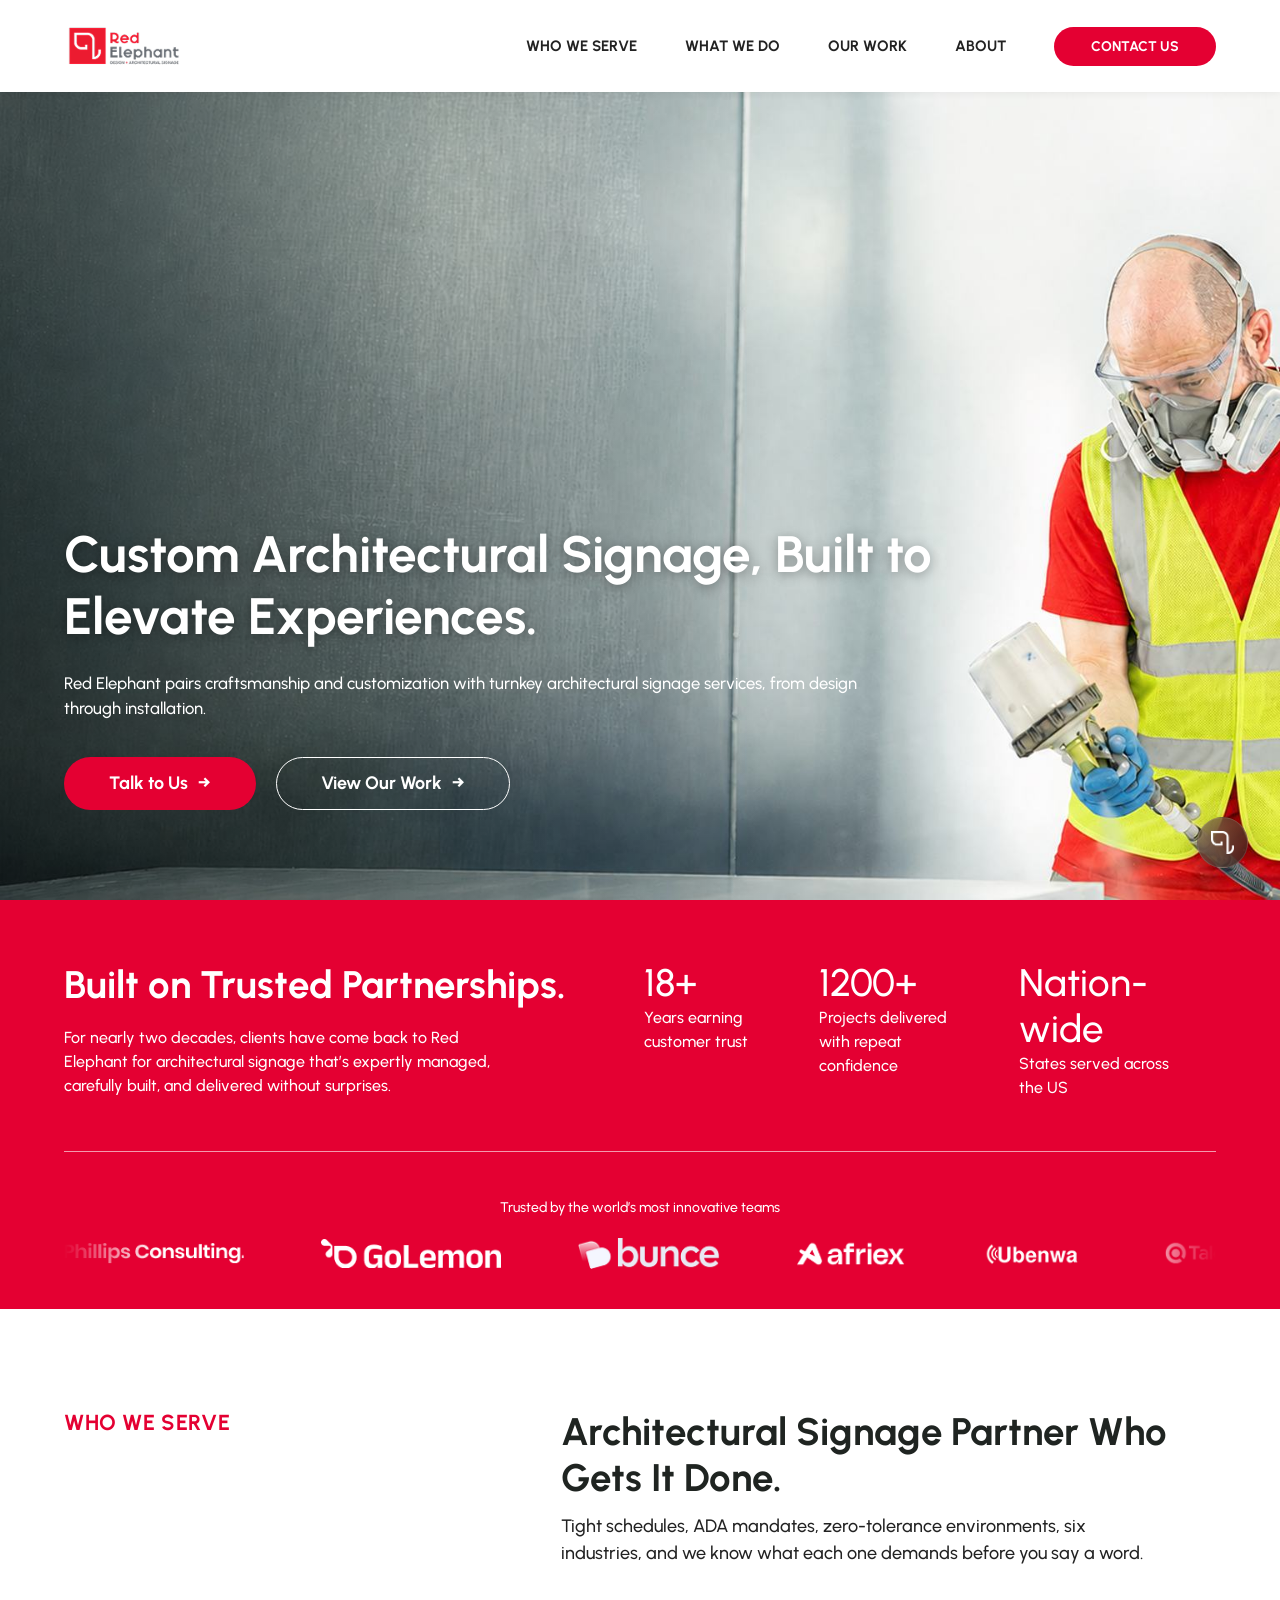
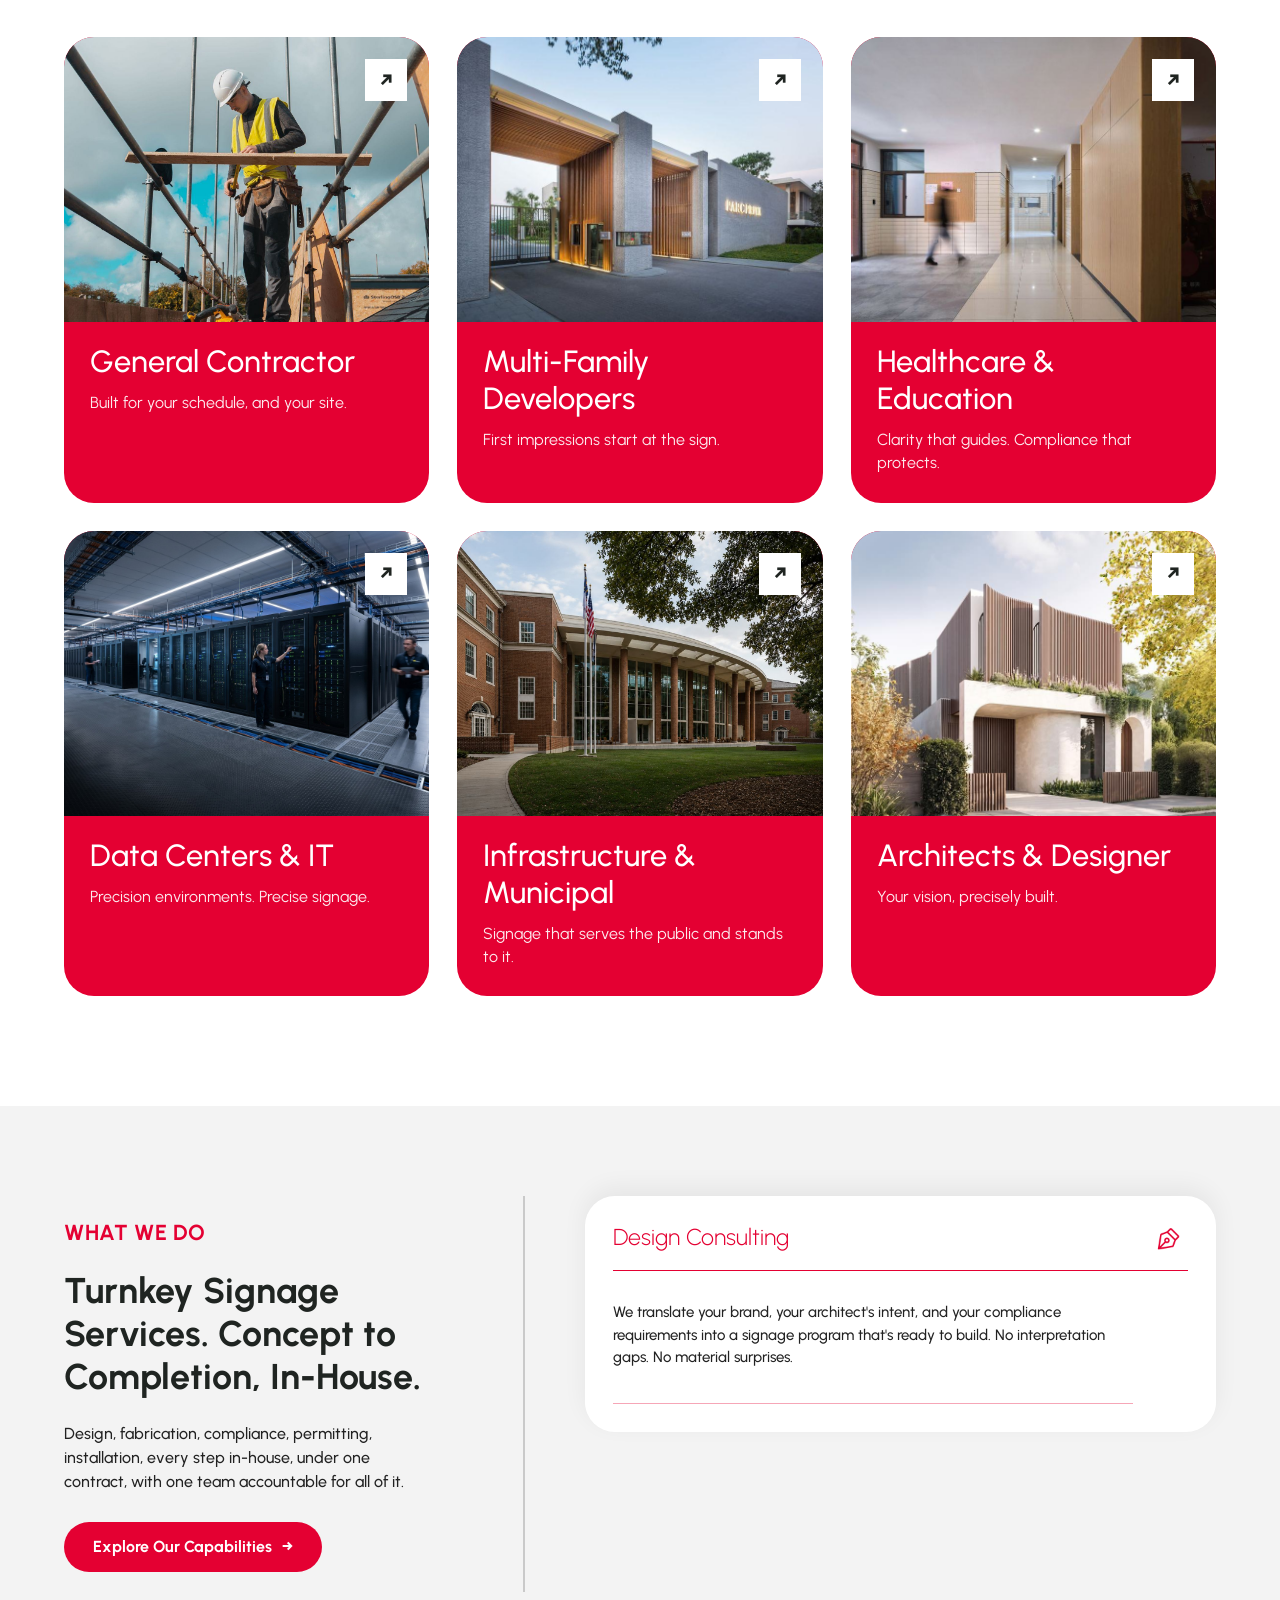
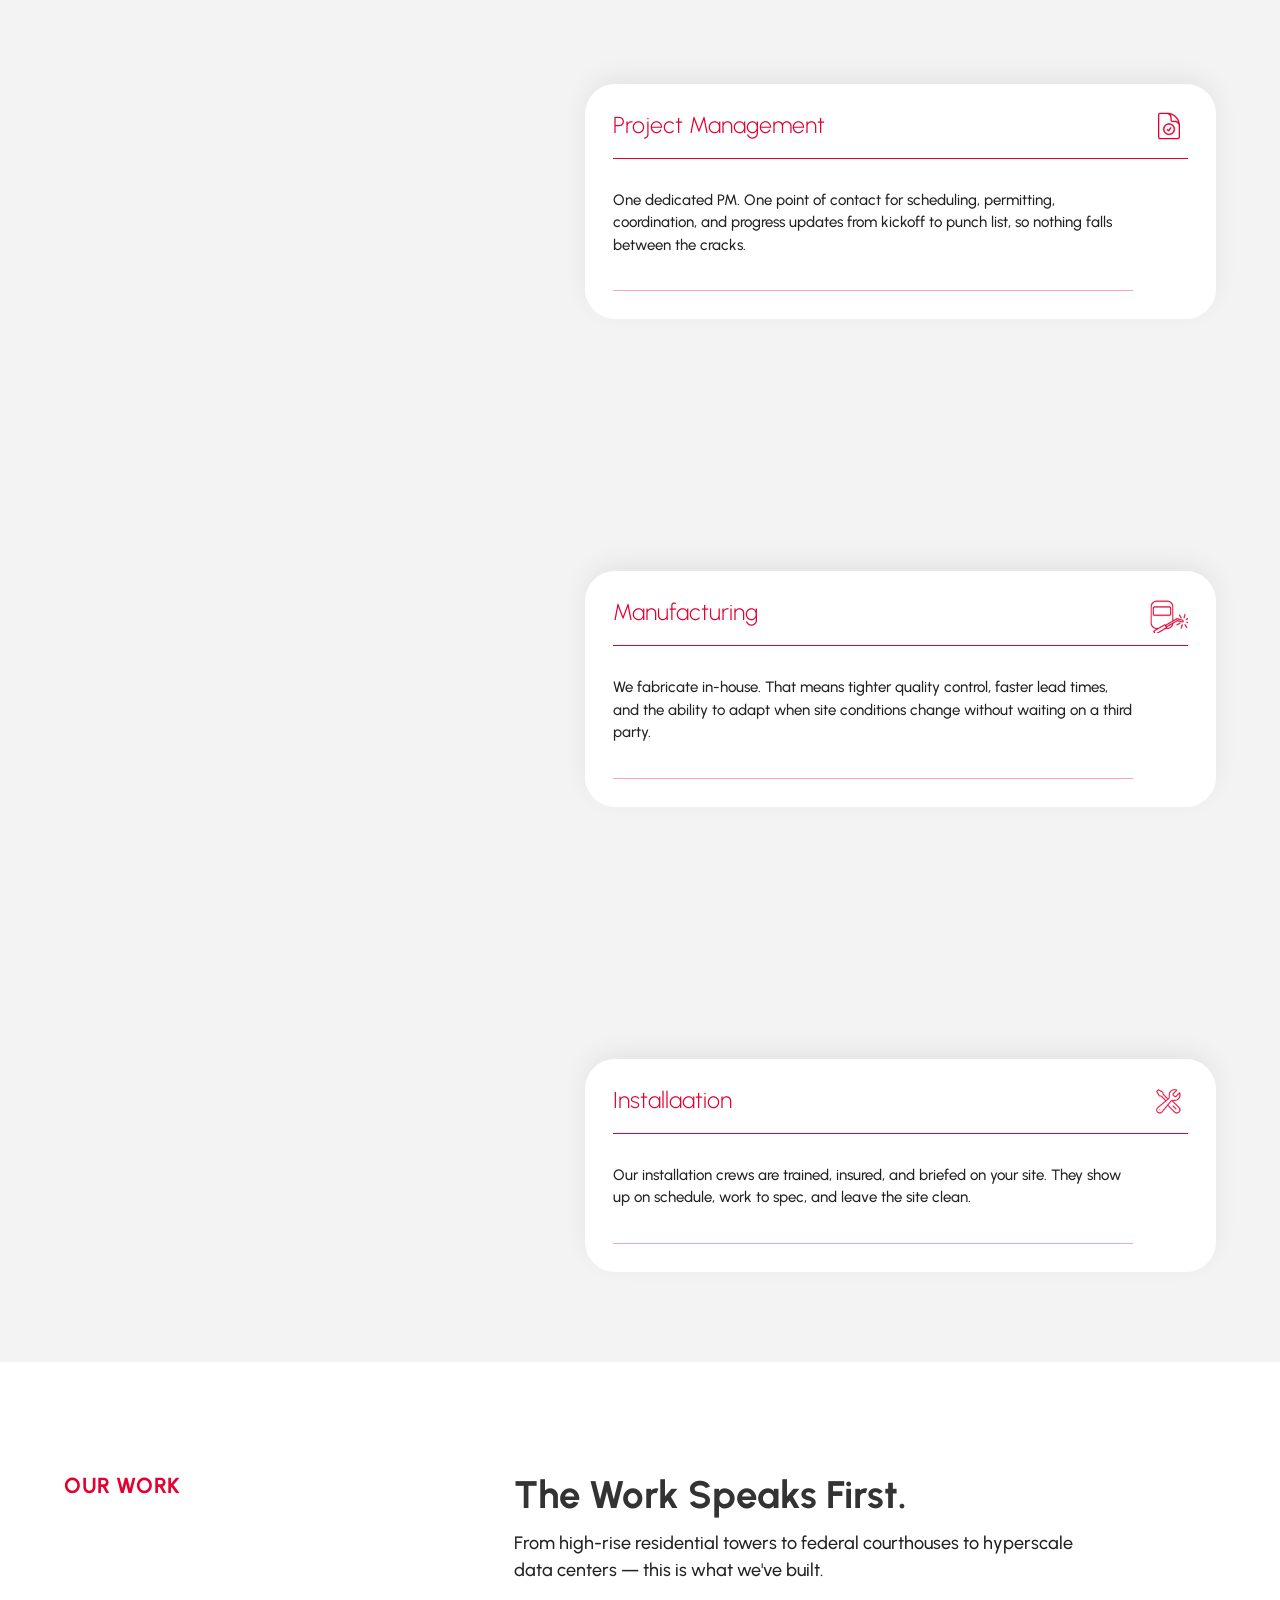
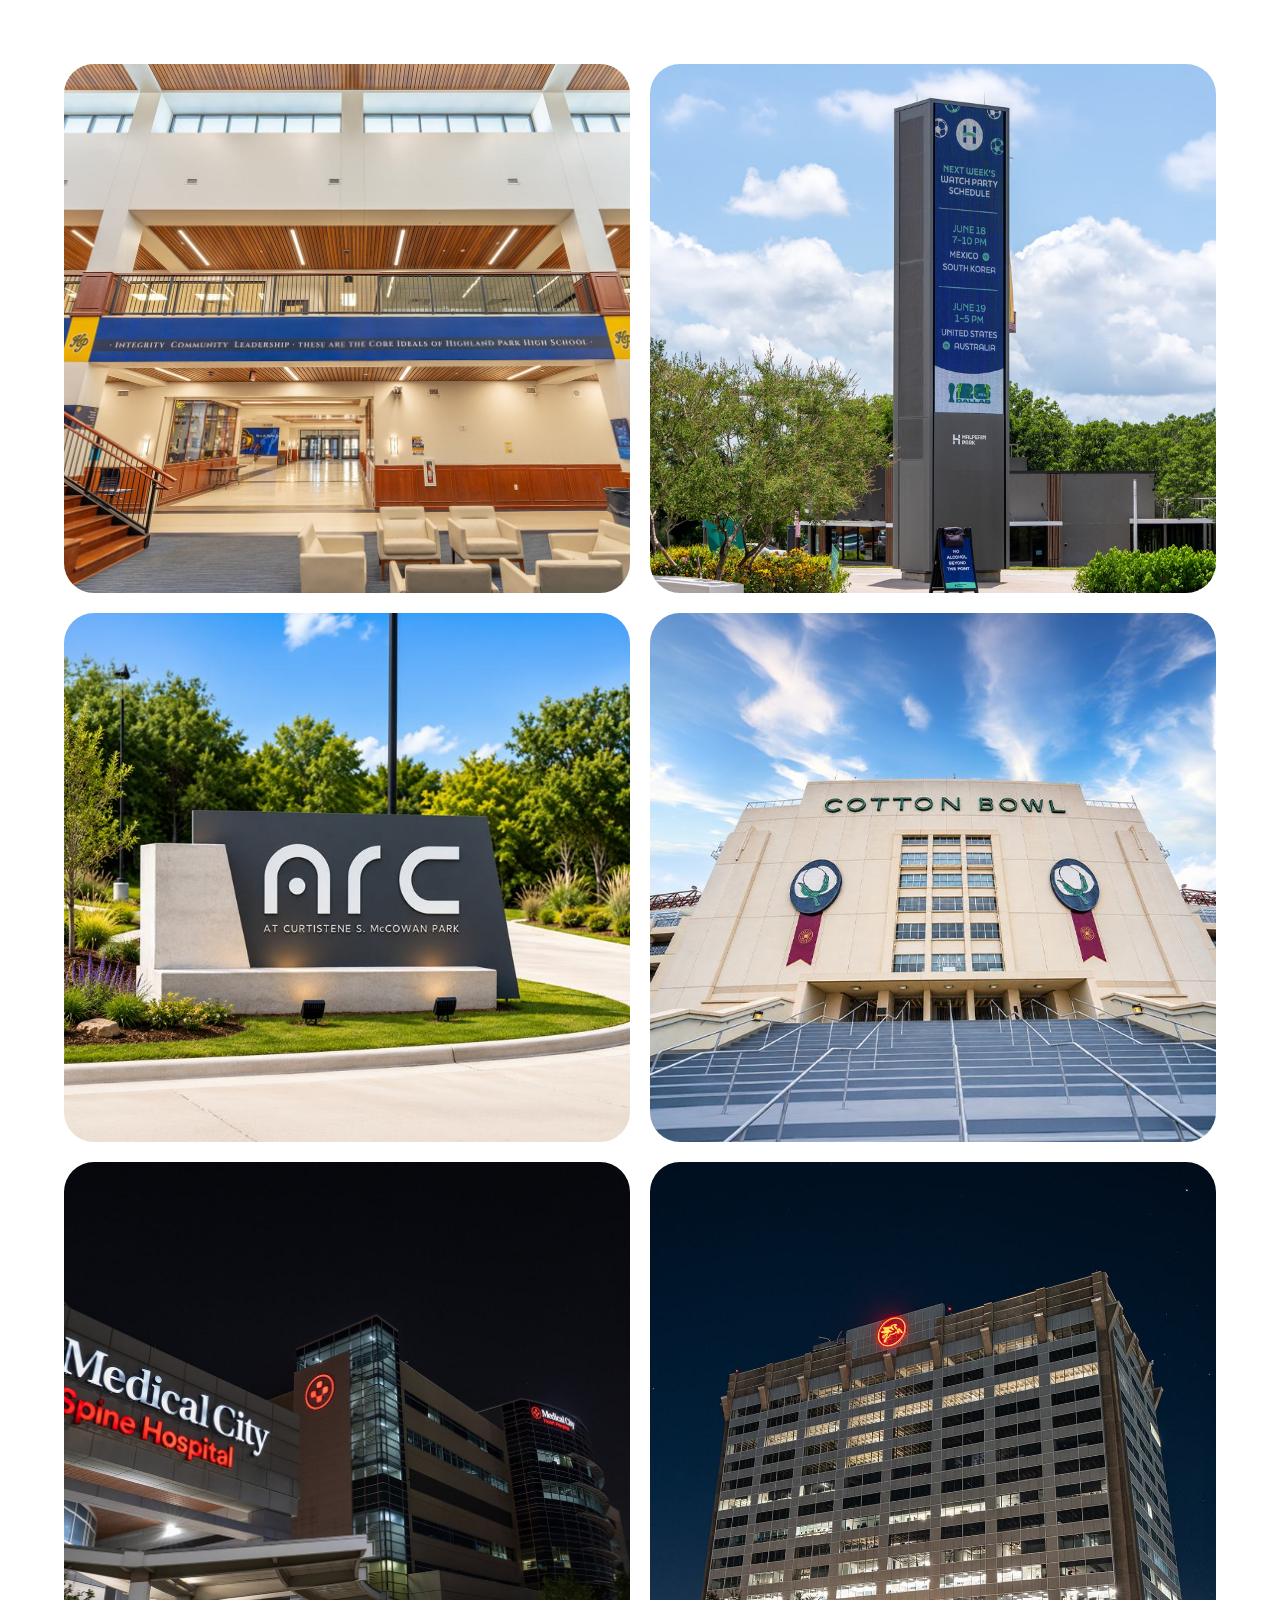
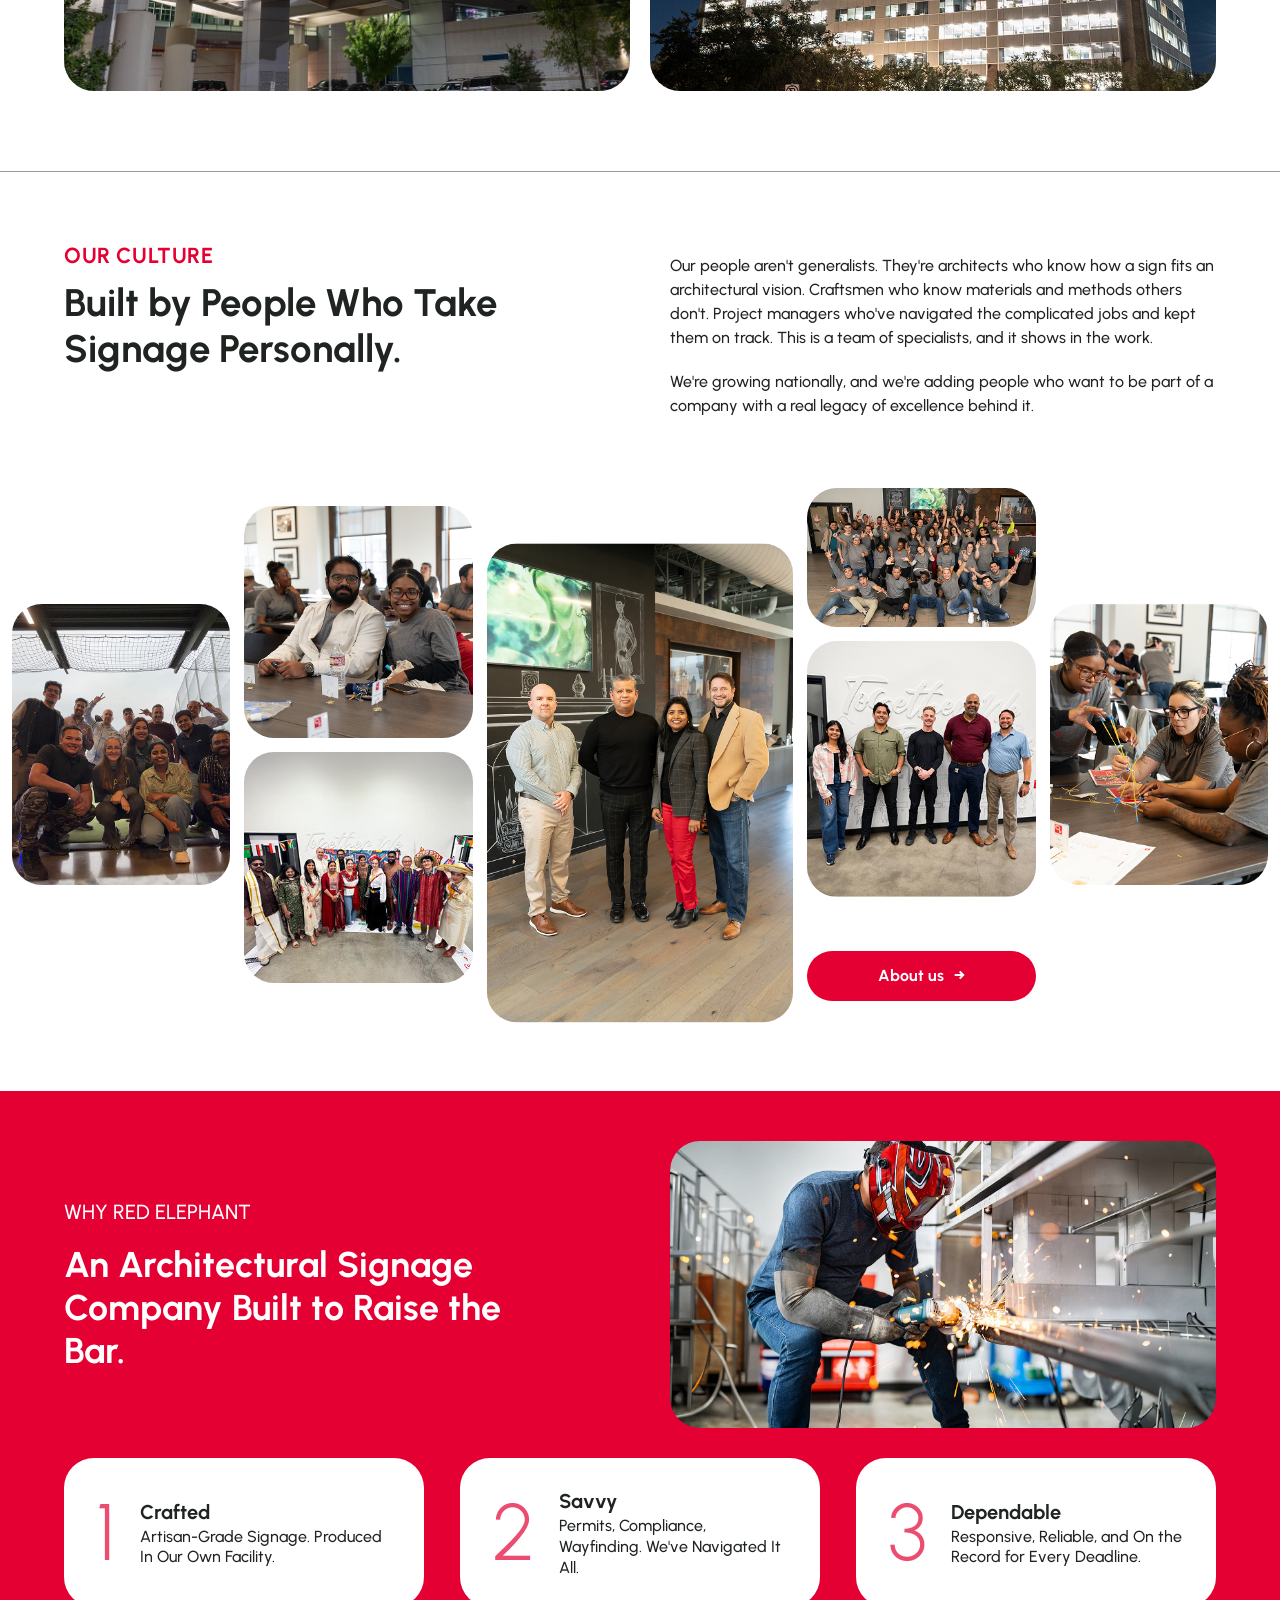
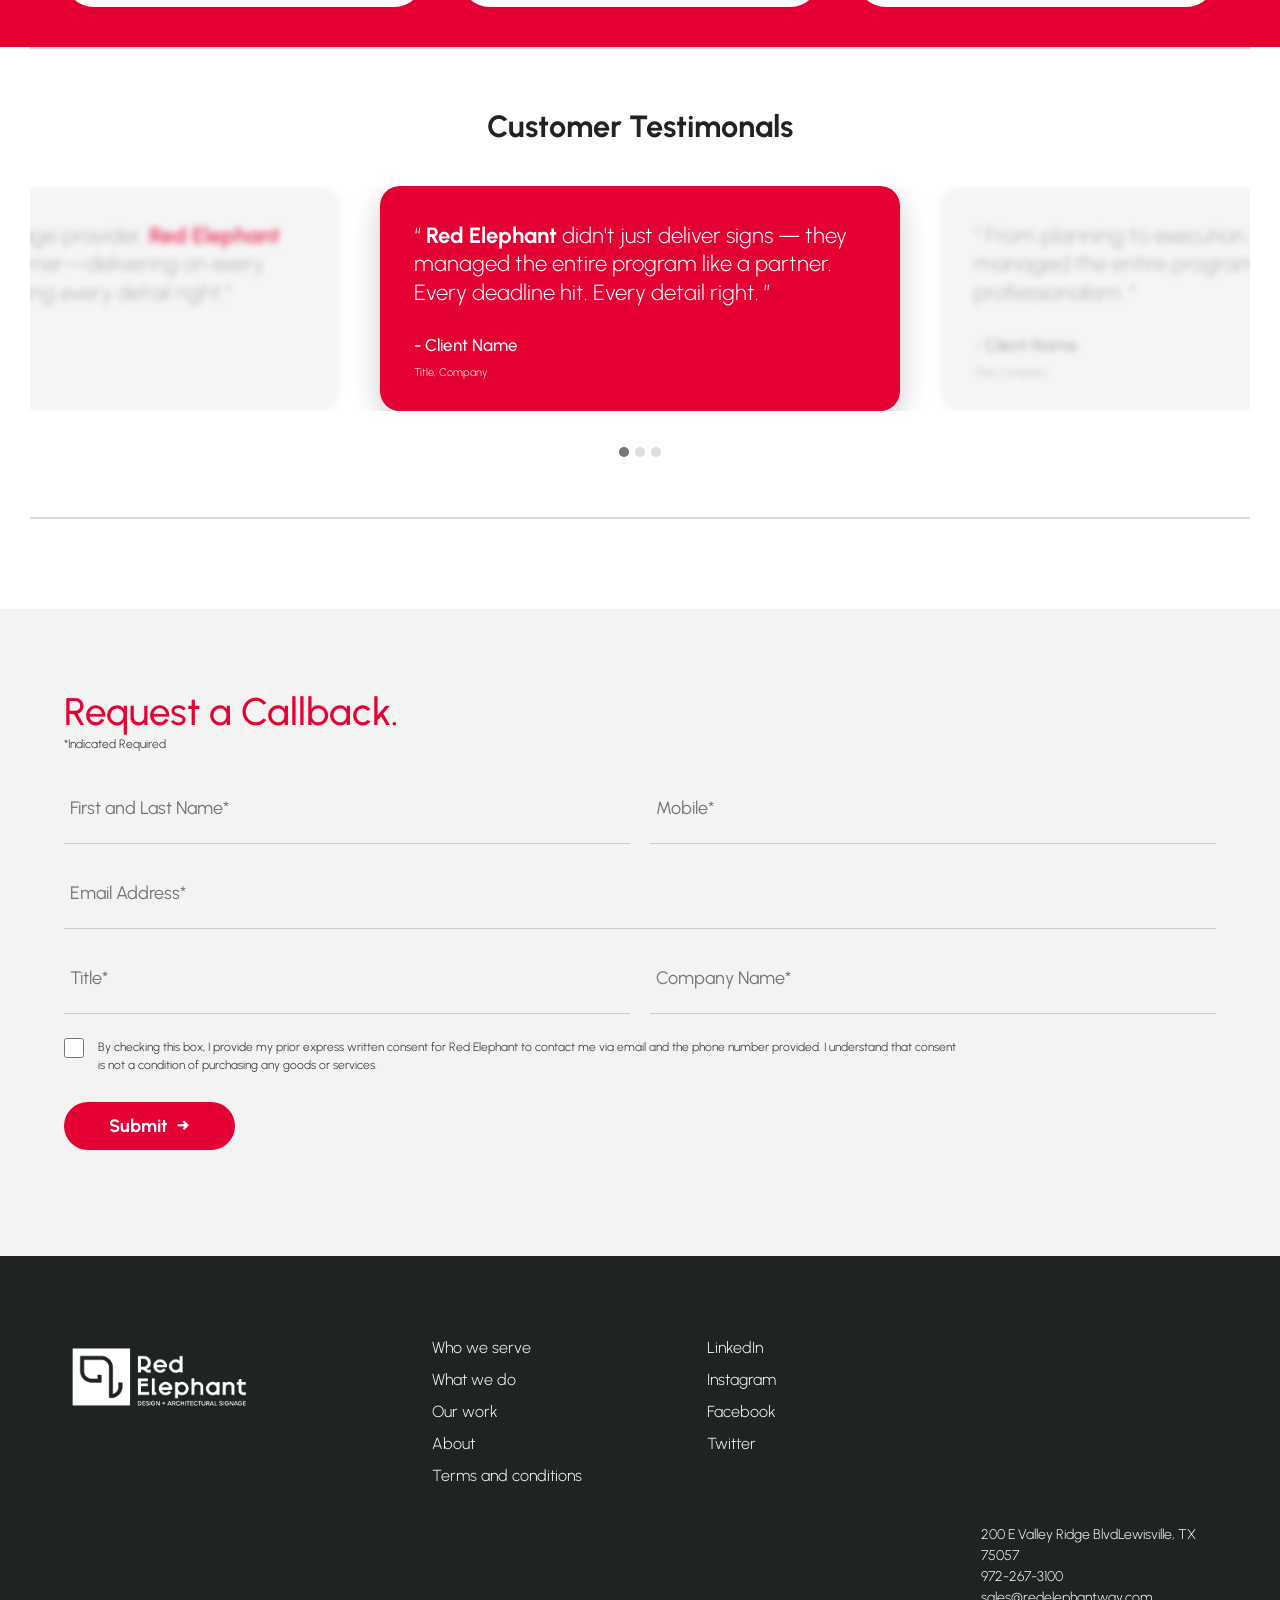
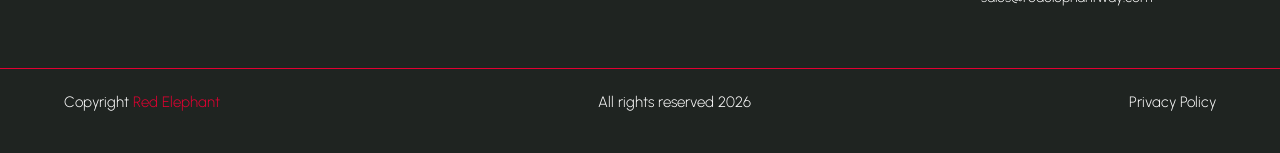
==== index.html @ 4c9f0114 "first commit" ====
<!DOCTYPE html>
<html lang="en">
<head>
    <meta charset="UTF-8">
    <meta name="viewport" content="width=device-width, initial-scale=1.0">
    <title>Custom Architectural Signage | Red Elephant</title>
    <meta name="description" content="Red Elephant pairs craftsmanship and customization with turnkey architectural signage services, from design through installation. 18+ years earning customer trust, 1200+ projects delivered with repeat confidence.">
    <link rel="preconnect" href="https://fonts.googleapis.com">
    <link rel="preconnect" href="https://fonts.gstatic.com" crossorigin>
    <!-- Fallback font (used until Urbane files are added in assets/fonts) -->
    <link href="https://fonts.googleapis.com/css2?family=Urbanist:wght@300;400;500;600;700&display=swap" rel="stylesheet">
    <link rel="stylesheet" href="assets/css/style.css">
</head>
<body>

    <!-- Header -->
    <header class="header" id="header">
        <div class="header__inner">
            <a href="index.html" class="header__logo"><img src="assets/images/red_elephant_logo.png" alt="Red Elephant"></a>
            <button class="header__toggle" id="menuToggle" aria-label="Toggle menu" aria-expanded="false"><span></span><span></span><span></span></button>
            <nav class="nav" id="nav">
                <a href="#who-we-serve">Who we serve</a>
                <a href="#what-we-do">What we do</a>
                <a href="#our-work">Our work</a>
                <a href="#about">About</a>
                <a href="#contact" class="btn btn--primary btn--sm">Contact us</a>
            </nav>
        </div>
    </header>

    <main>
        <!-- Hero -->
        <section class="hero hero--home">
            <div class="container hero__content">
                <h1>Custom Architectural Signage, Built to Elevate Experiences.</h1>
                <p>Red Elephant pairs craftsmanship and customization with turnkey architectural signage services, from design through installation.</p>
                <div class="hero__actions">
                    <a href="#contact" class="btn btn--primary">Talk to Us <span class="arrow">&rarr;</span></a>
                    <a href="#our-work" class="btn btn--outline">View Our Work <span class="arrow">&rarr;</span></a>
                </div>
            </div>
        </section>

        <!-- Trusted partnerships -->
        <section class="trust">
            <div class="container">
                <div class="trust__top">
                    <div class="trust__text">
                        <h2>Built on Trusted Partnerships.</h2>
                        <p>For nearly two decades, clients have come back to Red Elephant for architectural signage that’s expertly managed, carefully built, and delivered without surprises.</p>
                    </div>
                    <div class="trust__stats">
                        <div><strong>18+</strong><span>Years earning customer trust</span></div>
                        <div><strong>1200+</strong><span>Projects delivered with repeat confidence</span></div>
                        <div><strong>Nation-wide</strong><span>States served across the US</span></div>
                    </div>
                </div>
                <p class="trust__label">Trusted by the world’s most innovative teams</p>
                <div class="marquee">
                    <div class="marquee__track">
                        <ul class="marquee__group">
                            <li><img src="assets/images/partners/logo_phillipsconsulting.png" alt="Phillips Consulting"></li>
                            <li><img src="assets/images/partners/logo_golemon.png" alt="GoLemon"></li>
                            <li><img src="assets/images/partners/logo_bunce.png" alt="bunce"></li>
                            <li><img src="assets/images/partners/Logo_afriex.png" alt="afriex"></li>
                            <li><img src="assets/images/partners/logo_ubenwa.png" alt="Ubenwa"></li>
                            <li><img src="assets/images/partners/logo_talentql.png" alt="TalentQL"></li>
                        </ul>
                        <ul class="marquee__group" aria-hidden="true">
                            <li><img src="assets/images/partners/logo_phillipsconsulting.png" alt=""></li>
                            <li><img src="assets/images/partners/logo_golemon.png" alt=""></li>
                            <li><img src="assets/images/partners/logo_bunce.png" alt=""></li>
                            <li><img src="assets/images/partners/Logo_afriex.png" alt=""></li>
                            <li><img src="assets/images/partners/logo_ubenwa.png" alt=""></li>
                            <li><img src="assets/images/partners/logo_talentql.png" alt=""></li>
                        </ul>
                    </div>
                </div>
            </div>
        </section>

        <!-- Who we serve -->
        <section class="serve" id="who-we-serve">
            <div class="container">
                <div class="split-head">
                    <span class="eyebrow eyebrow--red">WHO WE SERVE</span>
                    <div>
                        <h2>Architectural Signage Partner Who Gets It Done.</h2>
                        <p>Tight schedules, ADA mandates, zero-tolerance environments, six industries, and we know what each one demands before you say a word.</p>
                    </div>
                </div>
                <div class="serve__grid">
                    <a href="#" class="card">
                        <img src="assets/images/serve-general-contractor.jpeg" alt="General contractor">
                        <span class="card__arrow">&#8599;</span>
                        <div class="card__body"><h3>General Contractor</h3><p>Built for your schedule, and your site.</p></div>
                    </a>
                    <a href="multifamily.html" class="card">
                        <img src="assets/images/serve-multifamily.jpeg" alt="Multi-family developers">
                        <span class="card__arrow">&#8599;</span>
                        <div class="card__body"><h3>Multi-Family Developers</h3><p>First impressions start at the sign.</p></div>
                    </a>
                    <a href="#" class="card">
                        <img src="assets/images/serve-healthcare.jpeg" alt="Healthcare and education">
                        <span class="card__arrow">&#8599;</span>
                        <div class="card__body"><h3>Healthcare &amp; Education</h3><p>Clarity that guides. Compliance that protects.</p></div>
                    </a>
                    <a href="#" class="card">
                        <img src="assets/images/serve-data-centers.jpeg" alt="Data centers and IT">
                        <span class="card__arrow">&#8599;</span>
                        <div class="card__body"><h3>Data Centers &amp; IT</h3><p>Precision environments. Precise signage.</p></div>
                    </a>
                    <a href="#" class="card">
                        <img src="assets/images/serve-infrastructure.jpeg" alt="Infrastructure and municipal">
                        <span class="card__arrow">&#8599;</span>
                        <div class="card__body"><h3>Infrastructure &amp; Municipal</h3><p>Signage that serves the public and stands to it.</p></div>
                    </a>
                    <a href="#" class="card">
                        <img src="assets/images/serve-architects.jpeg" alt="Architects and designers">
                        <span class="card__arrow">&#8599;</span>
                        <div class="card__body"><h3>Architects &amp; Designer</h3><p>Your vision, precisely built.</p></div>
                    </a>
                </div>
            </div>
        </section>

        <!-- What we do -->
        <section class="what" id="what-we-do">
            <div class="container what__grid">
                <div class="what__text">
                    <span class="eyebrow eyebrow--red">WHAT WE DO</span>
                    <h2>Turnkey Signage Services. Concept to Completion, In-House.</h2>
                    <p>Design, fabrication, compliance, permitting, installation, every step in-house, under one contract, with one team accountable for all of it.</p>
                    <a href="#" class="btn btn--primary btn--sm btn--normal">Explore Our Capabilities <span class="arrow">&rarr;</span></a>
                </div>
                <div class="what__list">
                    <article class="what__item">
                        <div class="what__head"><h3>Design Consulting</h3><img src="assets/images/icon-design.png" alt=""></div>
                        <p>We translate your brand, your architect's intent, and your compliance requirements into a signage program that's ready to build. No interpretation gaps. No material surprises.</p>
                    </article>
                    <article class="what__item">
                        <div class="what__head"><h3>Project Management</h3><img src="assets/images/icon-pm.png" alt=""></div>
                        <p>One dedicated PM. One point of contact for scheduling, permitting, coordination, and progress updates from kickoff to punch list, so nothing falls between the cracks.</p>
                    </article>
                    <article class="what__item">
                        <div class="what__head"><h3>Manufacturing</h3><img src="assets/images/icon-manufacturing.png" alt=""></div>
                        <p>We fabricate in-house. That means tighter quality control, faster lead times, and the ability to adapt when site conditions change without waiting on a third party.</p>
                    </article>
                    <article class="what__item">
                        <div class="what__head"><h3>Installaation</h3><img src="assets/images/icon-installation.png" alt=""></div>
                        <p>Our installation crews are trained, insured, and briefed on your site. They show up on schedule, work to spec, and leave the site clean.</p>
                    </article>
                </div>
            </div>
        </section>

        <!-- Our Work -->
        <section class="work" id="our-work">
            <div class="container">
                <div class="split-head split-head--work">
                    <span class="eyebrow eyebrow--red">OUR WORK</span>
                    <div>
                        <h2>The Work Speaks First.</h2>
                        <p>From high-rise residential towers to federal courthouses to hyperscale data centers — this is what we've built.</p>
                    </div>
                </div>
                <div class="work__grid">
                    <img src="assets/images/home-work-1.jpeg" alt="Highland Park High School interior signage">
                    <img src="assets/images/home-work-2.jpeg" alt="Digital pylon sign">
                    <img src="assets/images/home-work-3.jpeg" alt="ARC at Curtistene S. McCowan Park monument sign">
                    <img src="assets/images/home-work-4.jpeg" alt="Cotton Bowl signage">
                    <img src="assets/images/home-work-5.jpeg" alt="Medical City Spine Hospital signage">
                    <img src="assets/images/home-work-6.jpeg" alt="Illuminated rooftop sign">
                </div>
            </div>
        </section>

        <!-- Our Culture -->
        <section class="culture" id="about">
            <div class="container">
                <div class="split-head split-head--culture">
                    <div>
                        <span class="eyebrow eyebrow--red">OUR CULTURE</span>
                        <h2>Built by People Who Take Signage Personally.</h2>
                    </div>
                    <div class="culture__text">
                        <p>Our people aren't generalists. They're architects who know how a sign fits an architectural vision. Craftsmen who know materials and methods others don't. Project managers who've navigated the complicated jobs and kept them on track. This is a team of specialists, and it shows in the work.</p>
                        <p>We're growing nationally, and we're adding people who want to be part of a company with a real legacy of excellence behind it.</p>
                    </div>
                </div>
            </div>
            <div class="culture__gallery">
                <div class="culture__col culture__col--s"><img src="assets/images/our_culture/one_culture.png" alt="Red Elephant team"></div>
                <div class="culture__col">
                    <img src="assets/images/our_culture/two_culture.png" alt="Team meeting">
                    <img src="assets/images/our_culture/three_culture.png" alt="Team celebration">
                </div>
                <div class="culture__col culture__col--l"><img src="assets/images/our_culture/four_culture.png" alt="Leadership team"></div>
                <div class="culture__col">
                    <img src="assets/images/our_culture/five_culture.png" alt="Team group photo">
                    <img src="assets/images/our_culture/six_culture.png" alt="Team together">
                    <a href="#" class="btn btn--primary btn--sm btn--normal btn--block">About us <span class="arrow">&rarr;</span></a>
                </div>
                <div class="culture__col culture__col--s"><img src="assets/images/our_culture/seven_culture.png" alt="Team activity"></div>
            </div>
        </section>

        <!-- Why Red Elephant -->
        <section class="why-home">
            <div class="container">
                <div class="why-home__top">
                    <div>
                        <span class="eyebrow">WHY RED ELEPHANT</span>
                        <h2>An Architectural Signage Company Built to Raise the Bar.</h2>
                    </div>
                    <img src="assets/images/why-welder.jpeg" alt="Fabricator welding in the Red Elephant facility">
                </div>
                <div class="why-home__cards">
                    <div class="why-card"><span>1</span><div><strong>Crafted</strong><p>Artisan-Grade Signage. Produced In Our Own Facility.</p></div></div>
                    <div class="why-card"><span>2</span><div><strong>Savvy</strong><p>Permits, Compliance, Wayfinding. We've Navigated It All.</p></div></div>
                    <div class="why-card"><span>3</span><div><strong>Dependable</strong><p>Responsive, Reliable, and On the Record for Every Deadline.</p></div></div>
                </div>
            </div>
        </section>

        <!-- Testimonials -->
        <section class="testimonials">
            <div class="container">
                <h2>Customer Testimonals</h2>
            </div>
            <div class="slider" id="slider">
                <div class="slider__track" id="sliderTrack">
                    <div class="slide">
                        <p>“ <strong>Red Elephant</strong> didn't just deliver signs — they managed the entire program like a partner. Every deadline hit. Every detail right. ”</p>
                        <span class="slide__name">- Client Name</span><small>Title, Company</small>
                    </div>
                    <div class="slide">
                        <p>“ From planning to execution, <strong>Red Elephant</strong> managed the entire program with exceptional professionalism. ”</p>
                        <span class="slide__name">- Client Name</span><small>Title, Company</small>
                    </div>
                    <div class="slide">
                        <p>"More than a signage provider, <strong>Red Elephant</strong> was a trusted partner—delivering on every deadline and getting every detail right."</p>
                        <span class="slide__name">- Client Name</span><small>Title, Company</small>
                    </div>
                </div>
            </div>
            <div class="dots" id="dots"></div>
        </section>

        <!-- Contact -->
        <section class="contact" id="contact">
            <div class="container">
                <h2>Request a Callback.</h2>
                <small>*Indicated Required</small>
                <form id="callbackForm" novalidate>
                    <div class="field"><input type="text" name="name" placeholder="First and Last Name*" required></div>
                    <div class="field"><input type="tel" name="mobile" placeholder="Mobile*" required></div>
                    <div class="field field--full"><input type="email" name="email" placeholder="Email Address*" required></div>
                    <div class="field"><input type="text" name="title" placeholder="Title*" required></div>
                    <div class="field"><input type="text" name="company" placeholder="Company Name*" required></div>
                    <label class="consent field--full">
                        <input type="checkbox" name="consent" required>
                        <span>By checking this box, I provide my prior express written consent for Red Elephant to contact me via email and the phone number provided. I understand that consent is not a condition of purchasing any goods or services.</span>
                    </label>
                    <div class="field--full"><button type="submit" class="btn btn--primary">Submit <span class="arrow">&rarr;</span></button></div>
                    <p class="form-msg" id="formMsg" role="status"></p>
                </form>
            </div>
        </section>
    </main>

    <!-- Footer -->
    <footer class="footer">
        <div class="container footer__grid">
            <div><a href="index.html"><img src="assets/images/red_elephant_logo_white.png" alt="Red Elephant" class="footer__logo"></a></div>
            <ul>
                <li><a href="#who-we-serve">Who we serve</a></li>
                <li><a href="#what-we-do">What we do</a></li>
                <li><a href="#our-work">Our work</a></li>
                <li><a href="#about">About</a></li>
                <li><a href="#">Terms and conditions</a></li>
            </ul>
            <ul>
                <li><a href="#">LinkedIn</a></li>
                <li><a href="#">Instagram</a></li>
                <li><a href="#">Facebook</a></li>
                <li><a href="#">Twitter</a></li>
            </ul>
            <div class="footer__map">
                <iframe title="Red Elephant location" loading="lazy" referrerpolicy="no-referrer-when-downgrade"
                    src="https://maps.google.com/maps?q=200+E+Valley+Ridge+Blvd,+Lewisville,+TX+75057&amp;z=15&amp;output=embed"></iframe>
                <p>200 E Valley Ridge BlvdLewisville, TX 75057<br>
                <a href="tel:9722673100">972-267-3100</a> <a href="mailto:sales@redelephantway.com">sales@redelephantway.com</a></p>
            </div>
        </div>
        <div class="footer__bar">
            <div class="container footer__bar-inner">
                <span>Copyright <em>Red Elephant</em></span>
                <span>All rights reserved 2026</span>
                <a href="#">Privacy Policy</a>
            </div>
        </div>
    </footer>

    <!-- Floating side icon -->
    <a href="#header" class="side-icon" aria-label="Back to top"><img src="assets/images/red_elephant_sideicon.png" alt=""></a>

    <script src="assets/js/main.js"></script>
</body>
</html>
---- assets/css/style.css ----
/* Put Urbane font files in assets/fonts/ (Urbane-Light/Medium/Bold .woff2) */
@font-face { font-family: "Urbane"; src: url("../fonts/Urbane-Light.woff2") format("woff2"); font-weight: 300; font-display: swap; }
@font-face { font-family: "Urbane"; src: url("../fonts/Urbane-Medium.woff2") format("woff2"); font-weight: 500; font-display: swap; }
@font-face { font-family: "Urbane"; src: url("../fonts/Urbane-Bold.woff2") format("woff2"); font-weight: 700; font-display: swap; }

:root {
    --primary: #E40032;
    --dark: #1f2421;
    --text: #222;
    --light-bg: #f3f3f3;
    --radius: 30px;
    --font-heading: "Urbane", "Urbanist", sans-serif;
    --font-body: "Urbane", "Urbanist", sans-serif;
    --header-h: 92px;
}

*, *::before, *::after { box-sizing: border-box; margin: 0; padding: 0; }
html { scroll-behavior: smooth; scroll-padding-top: var(--header-h); }
body { font-family: var(--font-body); font-weight: 300; color: var(--text); line-height: 1.5; background: #fff; }
img { max-width: 100%; display: block; }
a { color: inherit; text-decoration: none; }
ul { list-style: none; }
h1, h2, h3 { font-family: var(--font-heading); font-weight: 700; line-height: 1.2; }
h2 { font-size: clamp(28px, 3vw, 44px); }

.container { width: 100%; max-width: 1500px; margin: 0 auto; padding: 0 clamp(24px, 5vw, 96px); }
.center { text-align: center; margin-top: 56px; }
.eyebrow { display: block; font-family: var(--font-heading); font-weight: 500; font-size: clamp(18px, 1.6vw, 26px); text-transform: uppercase; color: #fff; }
.eyebrow--red { color: var(--primary); font-weight: 700; font-size: clamp(20px, 1.7vw, 26px); letter-spacing: 0.6px; }

/* Buttons */
.btn { display: inline-flex; align-items: center; gap: 10px; padding: 12px 44px; border-radius: 999px; font-weight: 700; font-size: 18px; border: 1.5px solid transparent; cursor: pointer; transition: .25s; font-family: var(--font-heading); }
.btn--primary { background: var(--primary); color: #fff; }
.btn--primary:hover { background: #b80028; }
.btn--outline { border-color: #fff; color: #fff; background: transparent; }
.btn--outline:hover { background: #fff; color: var(--primary); }
.btn--sm { padding: 8px 36px; font-size: 14px; text-transform: uppercase; }
.center .btn--sm { text-transform: none; font-size: 16px; padding: 12px 28px; }

/* Header */
.header { position: fixed; inset: 0 0 auto 0; height: var(--header-h); background: #fff; z-index: 100; box-shadow: 0 1px 8px rgba(0,0,0,.06); }
.header__inner { max-width: 1750px; height: 100%; margin: 0 auto; padding: 0 clamp(24px, 5vw, 96px); display: flex; align-items: center; justify-content: space-between; }
.header__logo img { height: 52px; width: auto; }
.nav { display: flex; align-items: center; gap: 48px; }
.nav a:not(.btn) { font-weight: 700; font-size: 15px; text-transform: uppercase; transition: color .2s; }
.nav a:not(.btn):hover { color: var(--primary); }
.header__toggle { display: none; background: none; border: 0; width: 32px; height: 24px; position: relative; cursor: pointer; }
.header__toggle span { position: absolute; left: 0; width: 100%; height: 3px; background: var(--dark); transition: .3s; }
.header__toggle span:nth-child(1) { top: 0; } .header__toggle span:nth-child(2) { top: 10px; } .header__toggle span:nth-child(3) { top: 20px; }
.header__toggle.open span:nth-child(1) { top: 10px; transform: rotate(45deg); }
.header__toggle.open span:nth-child(2) { opacity: 0; }
.header__toggle.open span:nth-child(3) { top: 10px; transform: rotate(-45deg); }

/* Hero */
.hero { min-height: 100vh; padding-top: var(--header-h); display: flex; align-items: flex-end; color: #fff;
    background: linear-gradient(180deg, rgba(0,0,0,.05) 30%, rgba(0,0,0,.55)), url("../images/hero.jpeg") center/cover no-repeat; }
.hero__content { padding-bottom: 90px; max-width: 1500px; }
.hero h1 { font-size: clamp(32px, 4vw, 64px); max-width: 960px; margin-bottom: 24px; text-shadow: 0 2px 12px rgba(0,0,0,.35); }
.hero p { font-size: clamp(16px, 1.3vw, 22px); font-weight: 500; max-width: 820px; margin-bottom: 36px; }
.hero__actions { display: flex; flex-wrap: wrap; gap: 20px; }

/* Challenges */
.challenges { background: var(--primary); color: #fff; padding: 70px 0; }
.challenges__grid { display: grid; grid-template-columns: 1fr 1.35fr; gap: 80px; align-items: center; }
.challenges h2 { margin: 40px 0 70px; font-size: clamp(28px, 2.6vw, 44px); }
.challenges__list li { display: flex; align-items: center; gap: 40px; padding: 20px 0; border-bottom: 1px solid rgba(255,255,255,.6); font-weight: 500; font-size: 18px; }
.challenges__list li:first-child { border-top: 1px solid rgba(255,255,255,.6); }
.challenges__list span { width: 80px; text-align: center; font-size: 28px; font-weight: 700; font-family: var(--font-heading); }
.challenges__img img { width: 100%; border-radius: var(--radius); aspect-ratio: 1.3; object-fit: cover; }

/* Section header */
.split-head { display: grid; grid-template-columns: 1fr 1.5fr; gap: 60px; margin-bottom: 70px; align-items: start; }
.split-head .eyebrow { line-height: 1.2; max-width: 320px; }
.split-head h2 { color: #333; }
.split-head p { margin-top: 12px; font-size: 18px; font-weight: 500; max-width: 600px; }
.split-head--services { grid-template-columns: minmax(280px, 1fr) 1.8fr; gap: clamp(40px, 5vw, 80px); }
.split-head--services .eyebrow { font-size: clamp(20px, 1.7vw, 25px); line-height: 1.25; max-width: none; letter-spacing: 0.5px; }
.split-head--services h2 { font-size: clamp(32px, 3.1vw, 48px); line-height: 1.2; color: #25282a; font-weight: 700; }

/* Services */
.services { padding: 100px 0 120px; }
.services__list { display: flex; flex-direction: column; gap: 70px; max-width: 1500px; margin: 0 auto; }
.service img { width: 100%; aspect-ratio: 1.78; object-fit: cover; border-radius: var(--radius); }
.service__info { display: grid; grid-template-columns: 1fr 1.5fr; gap: 60px; margin-top: 28px; align-items: start; }
.service__info h3 { font-weight: 500; font-size: clamp(22px, 2vw, 32px); text-transform: uppercase; color: var(--primary); max-width: 460px; }
.service__info p { font-weight: 500; font-size: 17px; max-width: 620px; }

/* Why */
.why { display: grid; grid-template-columns: 1fr 1fr; background: var(--primary); color: #fff; }
.why__img img { width: 100%; height: 100%; object-fit: cover; }
.why__content { padding: 100px 8% 100px 11%; }
.why__content h2 { margin: 24px 0 36px; }
.why__list li { display: flex; align-items: center; gap: 36px; padding: 18px 0; border-bottom: 1px solid rgba(255,255,255,.6); font-weight: 500; font-size: 17px; }
.why__list li:first-child { border-top: 1px solid rgba(255,255,255,.6); }
.why__list svg, .why__icon { width: 44px; height: 44px; flex: none; margin: 0 12px; object-fit: contain; }

/* Work */
.work { padding: 110px 0 80px; }
.split-head--work { grid-template-columns: 1fr 1.8fr; margin-bottom: 80px; }
.work__grid { display: grid; grid-template-columns: 1fr 1fr; gap: 20px; max-width: 1560px; margin: 0 auto; }
.work__grid img { width: 100%; aspect-ratio: 1.07; object-fit: cover; border-radius: var(--radius); transition: transform .4s; }
.work__grid img:hover { transform: scale(1.02); }

/* Testimonials */
.testimonials { padding: 30px 0 60px; border-top: 2px solid #d9d9d9; border-bottom: 2px solid #d9d9d9; margin: 0 30px; overflow: hidden; }
.testimonials h2 { text-align: center; font-size: clamp(26px, 2.4vw, 40px); margin: 30px 0 40px; }
.slider { overflow: hidden; }
.slider__track { position: relative; height: 280px; }
.slide { position: absolute; top: 0; left: 50%; width: min(520px, 86vw); margin-left: calc(min(520px, 86vw) / -2); padding: 36px 34px 28px; border-radius: 20px; background: #f1f1f1; color: #888; filter: blur(3px); opacity: .7; transition: transform .5s ease, opacity .5s, filter .5s, background .5s; }
.slide.active { background: var(--primary); color: #fff; filter: none; opacity: 1; box-shadow: 0 10px 30px rgba(0,0,0,.2); }
.slide p { font-size: 22px; font-weight: 300; line-height: 1.3; margin-bottom: 26px; }
.slide strong { font-weight: 700; }
.slide:not(.active) strong { color: var(--primary); }
.slide__name { display: block; font-weight: 500; font-size: 17px; }
.slide small { font-size: 11px; }
.dots { display: flex; justify-content: center; gap: 6px; margin-top: 36px; }
.dots button { width: 10px; height: 10px; border-radius: 50%; border: 0; background: #ddd; cursor: pointer; padding: 0; }
.dots button.active { background: #777; }

/* Contact */
.contact { background: var(--light-bg); padding: 80px 0 90px; margin-top: 90px; }
.contact h2 { color: var(--primary); font-weight: 500; font-size: clamp(32px, 3vw, 48px); }
.contact small { display: block; font-size: 12px; margin-bottom: 20px; }
.contact form { display: grid; grid-template-columns: 1fr 1fr; gap: 0 20px; max-width: 1450px; }
.field { border-bottom: 1px solid #ccc; margin-bottom: 14px; }
.field--full { grid-column: 1 / -1; }
.field input { width: 100%; padding: 24px 6px; border: 0; background: transparent; font: 400 18px var(--font-body); outline: none; }
.field:focus-within { border-color: var(--primary); }
.field.error { border-color: #e40032; border-bottom-width: 2px; }
.consent { display: flex; gap: 14px; align-items: flex-start; font-size: 12px; margin: 10px 0 28px; max-width: 900px; }
.consent input { width: 20px; height: 20px; flex: none; accent-color: var(--primary); }
.form-msg { grid-column: 1 / -1; margin-top: 16px; font-weight: 500; }
.form-msg.ok { color: #1a8a3c; } .form-msg.err { color: var(--primary); }

/* Footer */
.footer { background: var(--dark); color: #fff; padding-top: 80px; }
.footer__grid { display: grid; grid-template-columns: 1.4fr 1fr 1fr 1fr; gap: 40px; padding-bottom: 60px; }
.footer__logo { width: 190px; }
.footer li { margin-bottom: 8px; font-size: 16px; }
.footer a:hover { color: var(--primary); }
.footer__map iframe { display: block; width: 100%; max-width: 320px; height: 180px; border: 0; margin-bottom: 8px; filter: grayscale(1) invert(.9) contrast(1.1); }
.footer__map p { font-size: 14px; }
.footer__bar { border-top: 1px solid var(--primary); padding: 22px 0 40px; }
.footer__bar-inner { display: flex; justify-content: space-between; gap: 16px; flex-wrap: wrap; font-size: 15px; }
.footer__bar em { font-style: normal; color: var(--primary); }

/* Responsive */
@media (max-width: 1100px) {
    .nav { gap: 24px; }
    .challenges__grid, .why, .split-head, .split-head--work, .service__info { grid-template-columns: 1fr; gap: 30px; }
    .challenges h2 { margin: 20px 0 30px; }
    .why__content { padding: 60px 24px; }
    .footer__grid { grid-template-columns: 1fr 1fr; }
}
@media (max-width: 860px) {
    :root { --header-h: 72px; --radius: 20px; }
    .header__logo img { height: 42px; }
    .header__toggle { display: block; }
    .nav { position: absolute; top: var(--header-h); left: 0; right: 0; flex-direction: column; align-items: flex-start; gap: 20px; background: #fff; padding: 24px; box-shadow: 0 8px 12px rgba(0,0,0,.08); display: none; }
    .nav.open { display: flex; }
    .hero__content { padding-bottom: 50px; }
    .work__grid { grid-template-columns: 1fr; }
    .services { padding: 60px 0; } .work { padding: 70px 0 50px; }
    .contact form { grid-template-columns: 1fr; }
    .testimonials { margin: 0 12px; }
    .footer__grid { grid-template-columns: 1fr; }
    .challenges__list li, .why__list li { gap: 18px; }
}


/* Floating side icon */
.side-icon { position: fixed; right: clamp(16px, 2.5vw, 48px); bottom: clamp(16px, 2.5vw, 40px); width: clamp(48px, 4vw, 68px); height: clamp(48px, 4vw, 68px); border-radius: 50%; z-index: 90; display: flex; align-items: center; justify-content: center; background: linear-gradient(145deg, rgba(110,95,80,.55), rgba(30,25,20,.7)); -webkit-backdrop-filter: blur(14px); backdrop-filter: blur(14px); border: 1px solid rgba(255,255,255,.12); box-shadow: 0 8px 24px rgba(0,0,0,.25); transition: transform .25s; }
.side-icon img { width: 48%; height: 48%; object-fit: contain; }
.side-icon:hover { transform: translateY(-4px) scale(1.06); }



/* ===== Home page ===== */
.btn--normal { text-transform: none; font-size: 16px; padding: 12px 28px; }
.btn--block { width: 100%; justify-content: center; margin-top: 40px; }
.hero--home { background: linear-gradient(90deg, rgba(0,0,0,.35), rgba(0,0,0,0) 60%), url("../images/home-hero.jpeg") center/cover no-repeat; }
.hero--home h1 { max-width: 900px; }

/* Trust */
.trust { background: var(--primary); color: #fff; padding: 60px 0 40px; }
.trust__top { display: grid; grid-template-columns: 1fr 1.1fr; gap: 60px; align-items: center; padding-bottom: clamp(40px, 4vw, 64px); border-bottom: 1px solid rgba(255,255,255,.6); }
.trust__text h2 { margin-bottom: 18px; font-size: clamp(30px, 3vw, 46px); }
.trust__text p { font-weight: 500; max-width: 440px; }
.trust__stats { display: grid; grid-template-columns: repeat(3, auto); gap: 40px; align-items: start; }
.trust__stats strong { display: block; font-family: var(--font-heading); font-size: clamp(30px, 3vw, 46px); font-weight: 500; line-height: 1.2; }
.trust__stats span { display: block; font-weight: 500; font-size: 16px; max-width: 160px; }
.trust__label { text-align: center; margin: clamp(36px, 3.5vw, 56px) 0 20px; font-size: 14px; font-weight: 500; }
/* Partner logos marquee */
.marquee { --gap: clamp(48px, 6vw, 100px); overflow: hidden; -webkit-mask-image: linear-gradient(90deg, transparent, #000 8%, #000 92%, transparent); mask-image: linear-gradient(90deg, transparent, #000 8%, #000 92%, transparent); }
.marquee__track { display: flex; width: max-content; animation: marquee 28s linear infinite; }
.marquee:hover .marquee__track { animation-play-state: paused; }
.marquee__group { display: flex; align-items: center; flex: none; gap: var(--gap); padding-right: var(--gap); }
.marquee__group li { display: flex; align-items: center; flex: none; }
.marquee__group img { height: clamp(24px, 2.4vw, 38px); width: auto; max-width: 180px; object-fit: contain; }
@keyframes marquee { to { transform: translateX(-50%); } }
@media (prefers-reduced-motion: reduce) { .marquee__track { animation: none; } }

/* Who we serve */
.serve { padding: 100px 0 110px; }
.serve .split-head h2, .what h2, .culture h2 { color: var(--dark); }
.split-head p { font-weight: 500; }
.serve__grid { display: grid; grid-template-columns: repeat(3, 1fr); gap: 28px; }
.card { position: relative; display: flex; flex-direction: column; border-radius: var(--radius); overflow: hidden; background: var(--primary); color: #fff; transition: transform .3s, box-shadow .3s; }
.card:hover { transform: translateY(-6px); box-shadow: 0 14px 30px rgba(0,0,0,.18); }
.card img { width: 100%; aspect-ratio: 1.28; object-fit: cover; }
.card__arrow { position: absolute; top: 22px; right: 22px; width: 42px; height: 42px; background: #fff; color: var(--dark); display: grid; place-items: center; font-size: 22px; font-weight: 700; transition: .25s; }
.card:hover .card__arrow { background: var(--dark); color: #fff; }
.card__body { padding: 22px 26px 28px; }
.card__body h3 { font-weight: 500; font-size: clamp(26px, 2.4vw, 36px); line-height: 1.2; margin-bottom: 10px; max-width: 300px; }
.card__body p { font-weight: 400; font-size: clamp(16px, 1.15vw, 18px); line-height: 1.45; max-width: 320px; opacity: 0.92; }

/* What we do */
.what { background: var(--light-bg); padding: 90px 0; }
.what__grid { display: grid; grid-template-columns: 1fr 1.5fr; position: relative; gap: 0; }
.what__text { position: sticky; top: calc(var(--header-h) + 30px); align-self: start; padding: 20px 60px 20px 0; border-right: 2px solid #c9c9c9; }
.what__text h2 { margin: 20px 0 24px; font-size: clamp(30px, 2.8vw, 44px); }
.what__text p { font-weight: 500; max-width: 340px; margin-bottom: 28px; }
.what__list { display: flex; flex-direction: column; padding-left: 60px; }
.what__item { position: sticky; top: calc(var(--header-h) + 30px); margin-bottom: 28vh; background: #fff; border-radius: var(--radius); padding: 22px 28px 28px; box-shadow: 0 -8px 24px rgba(0,0,0,.06); }
.what__item:nth-child(2) { top: calc(var(--header-h) + 50px); }
.what__item:nth-child(3) { top: calc(var(--header-h) + 70px); }
.what__item:nth-child(4) { top: calc(var(--header-h) + 90px); margin-bottom: 0; }
.what__head { display: flex; align-items: center; justify-content: space-between; padding-bottom: 12px; border-bottom: 1px solid var(--primary); }
.what__head h3 { font-weight: 300; font-size: clamp(22px, 1.8vw, 28px); color: var(--primary); }
.what__head img { width: 40px; height: 40px; mix-blend-mode: multiply; }
.what__item p { font-weight: 500; font-size: 15px; max-width: 520px; padding: 30px 0 34px; border-bottom: 1px solid rgba(228,0,50,.35); }

/* Culture */
.culture { padding: 70px 0 90px; border-top: 1px solid #999; }
.split-head--culture { grid-template-columns: 1fr 1fr; margin-bottom: 70px; }
.culture .eyebrow { max-width: none; margin-bottom: 12px; }
.culture__text p + p { margin-top: 20px; }
.culture__text p { font-weight: 500; font-size: 16px; }
.culture__gallery { display: grid; grid-template-columns: 1fr 1.05fr 1.4fr 1.05fr 1fr; gap: 14px; padding: 0 12px; align-items: center; }
.culture__col { display: flex; flex-direction: column; gap: 14px; }
.culture__col img { width: 100%; height: auto; object-fit: cover; border-radius: var(--radius); }
.culture__col--s img { aspect-ratio: auto; }
.culture__col--l { transform: translateY(clamp(20px, 3vw, 48px)); }
.culture__col--l img { aspect-ratio: auto; }

/* Why (home) */
.why-home { background: var(--primary); color: #fff; padding: 50px 0 40px; }
.why-home__top { display: grid; grid-template-columns: 1fr 1fr; gap: 60px; align-items: center; }
.why-home__top h2 { margin-top: 16px; font-size: clamp(30px, 2.8vw, 44px); max-width: 460px; }
.why-home__top img { width: 100%; max-width: 580px; margin-left: auto; aspect-ratio: 1.9; object-fit: cover; border-radius: var(--radius); }
.why-home__cards { display: grid; grid-template-columns: repeat(3, 1fr); gap: 36px; margin-top: 30px; }
.why-card { display: flex; align-items: center; gap: 24px; background: #fff; color: var(--dark); border-radius: var(--radius); padding: 28px 32px; }
.why-card span { font-size: 80px; font-weight: 300; line-height: 1; color: rgba(228,0,50,.7); }
.why-card strong { font-size: 20px; font-weight: 700; display: block; }
.why-card p { font-weight: 500; font-size: 16px; line-height: 1.3; }

@media (max-width: 1100px) {
    .trust__top, .why-home__top, .what__grid, .split-head--culture { grid-template-columns: 1fr; gap: 30px; }
    .trust__stats { grid-template-columns: repeat(3, 1fr); gap: 20px; }
    .serve__grid { grid-template-columns: repeat(2, 1fr); }
    .what__text { position: static; border-right: 0; padding: 0; }
    .what__list { padding-left: 0; }
    .why-home__top img { margin: 0; max-width: 100%; }
    .why-home__cards { grid-template-columns: 1fr; gap: 20px; }
    .culture__gallery { grid-template-columns: repeat(3, 1fr); }
    .culture__col--l { transform: none; }
}
@media (max-width: 640px) {
    .serve__grid, .culture__gallery { grid-template-columns: 1fr; }
    .trust__stats { grid-template-columns: 1fr; }
    .serve { padding: 60px 0; } .what { padding: 60px 0; }
}
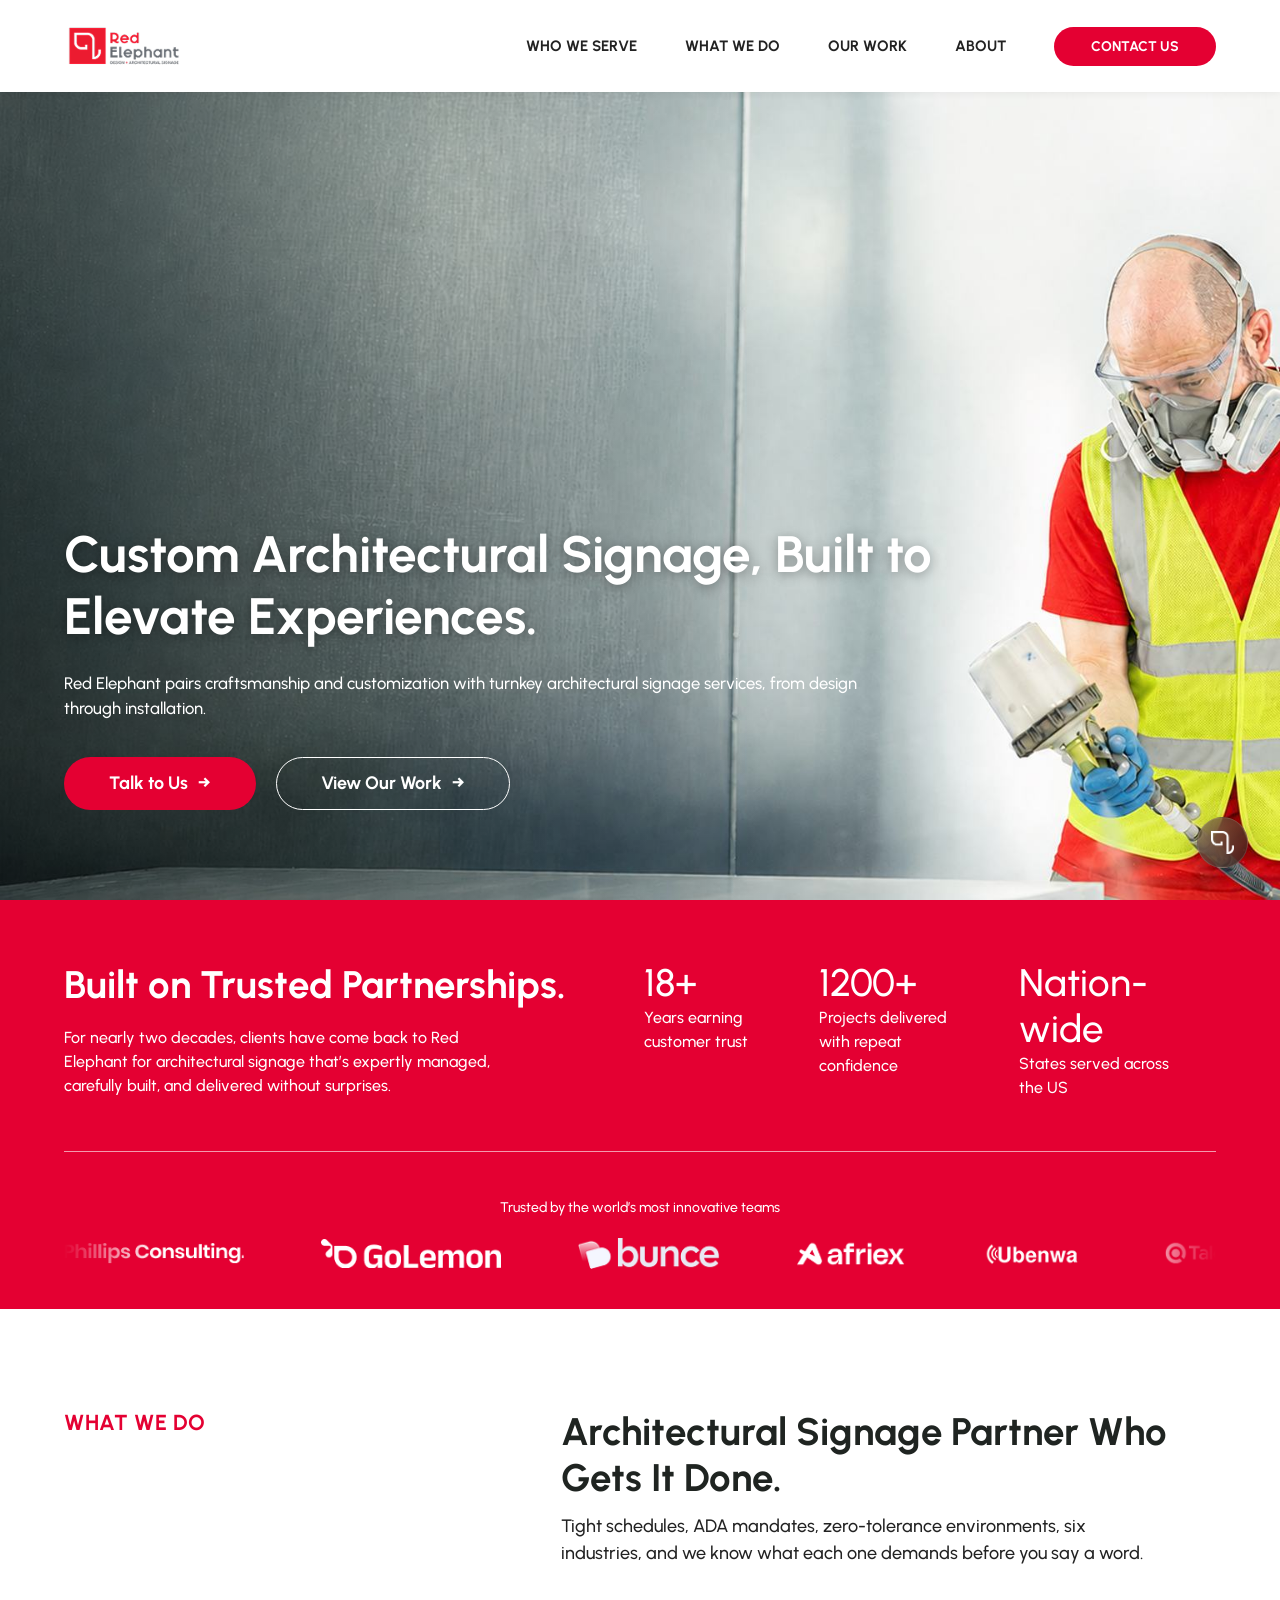
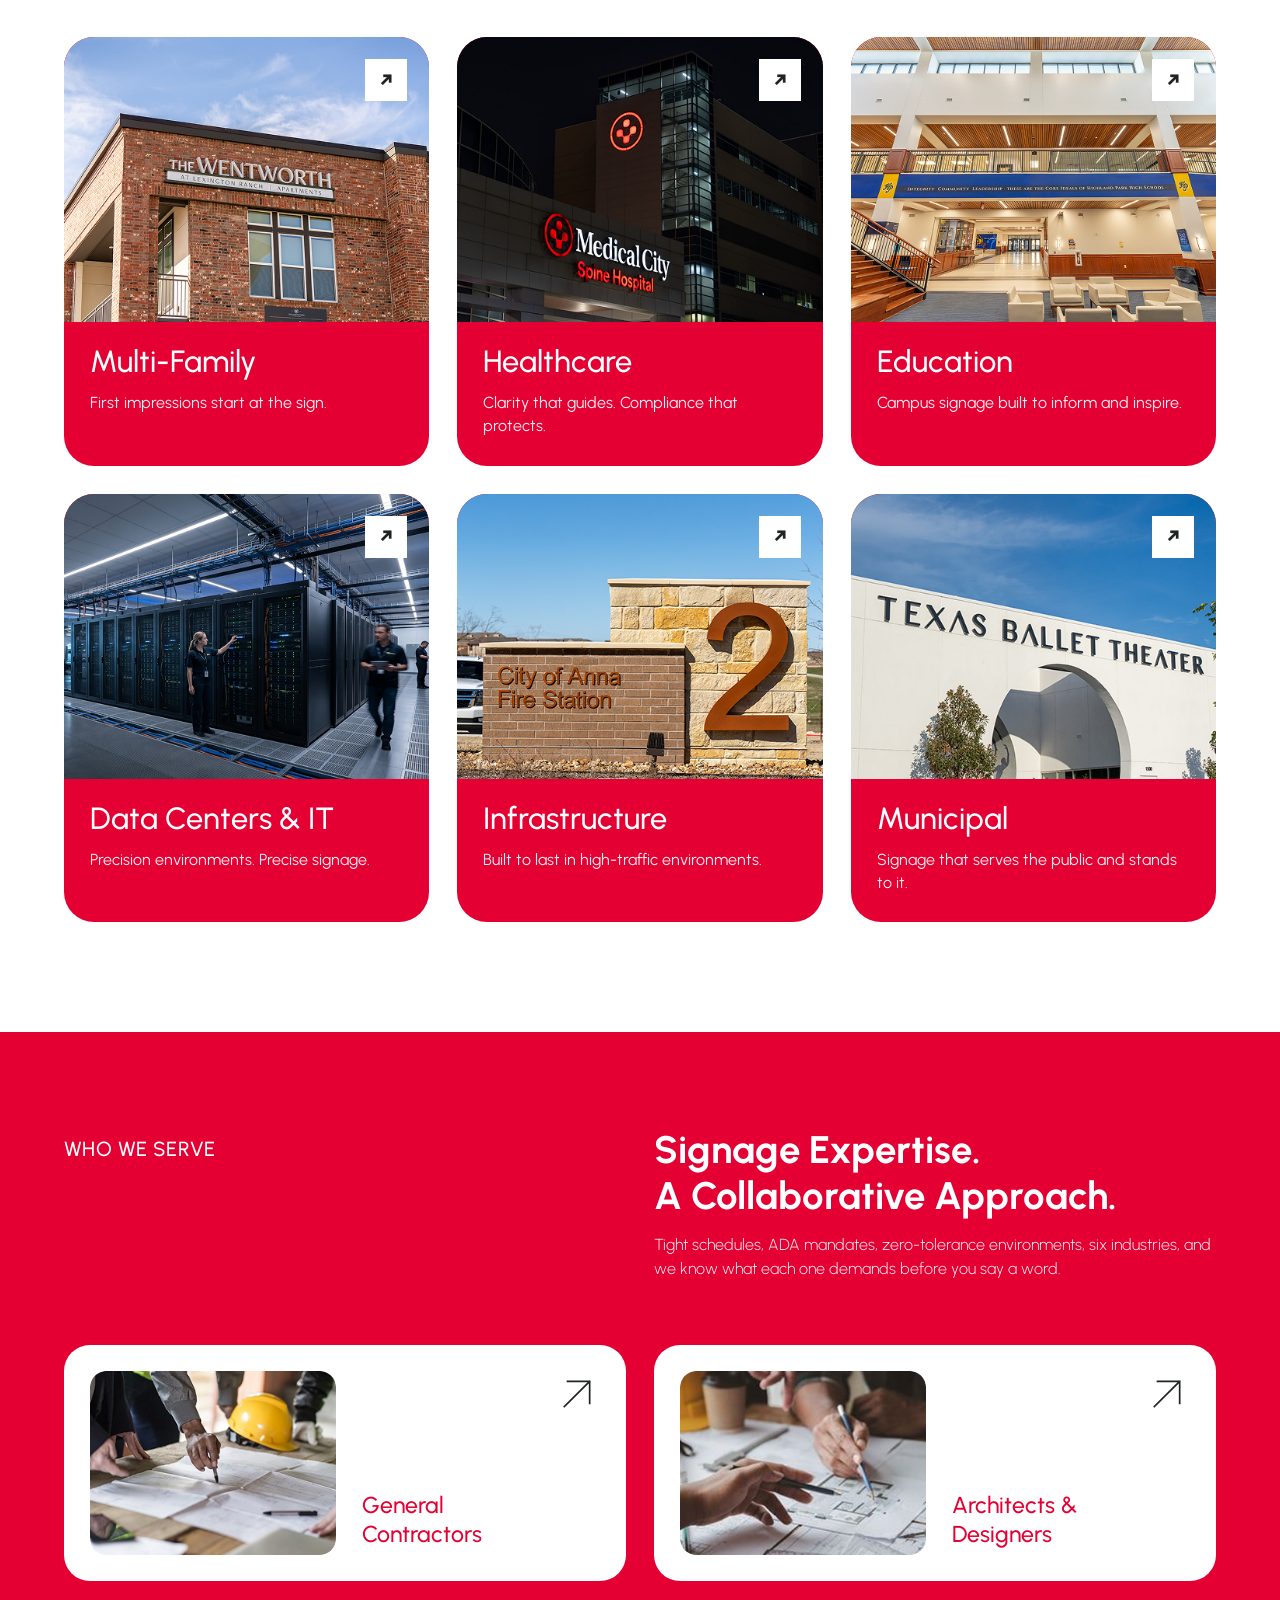
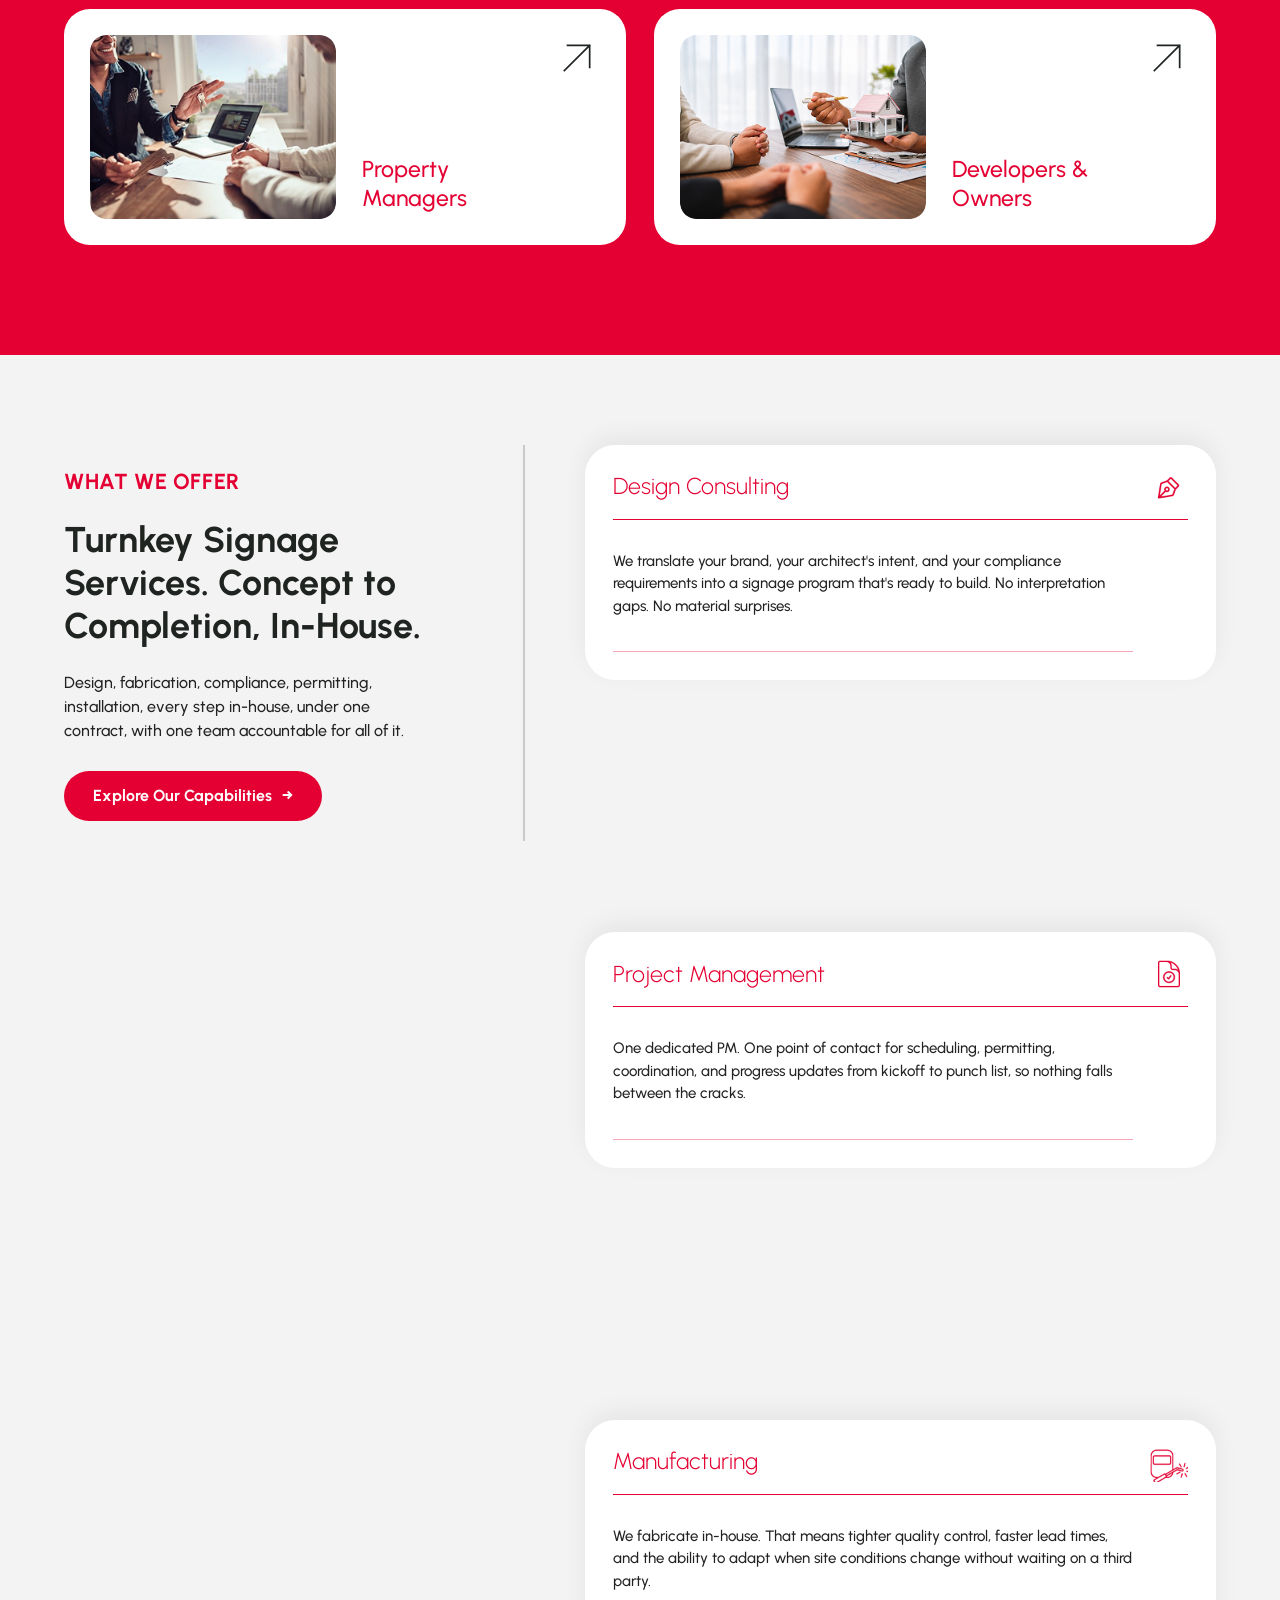
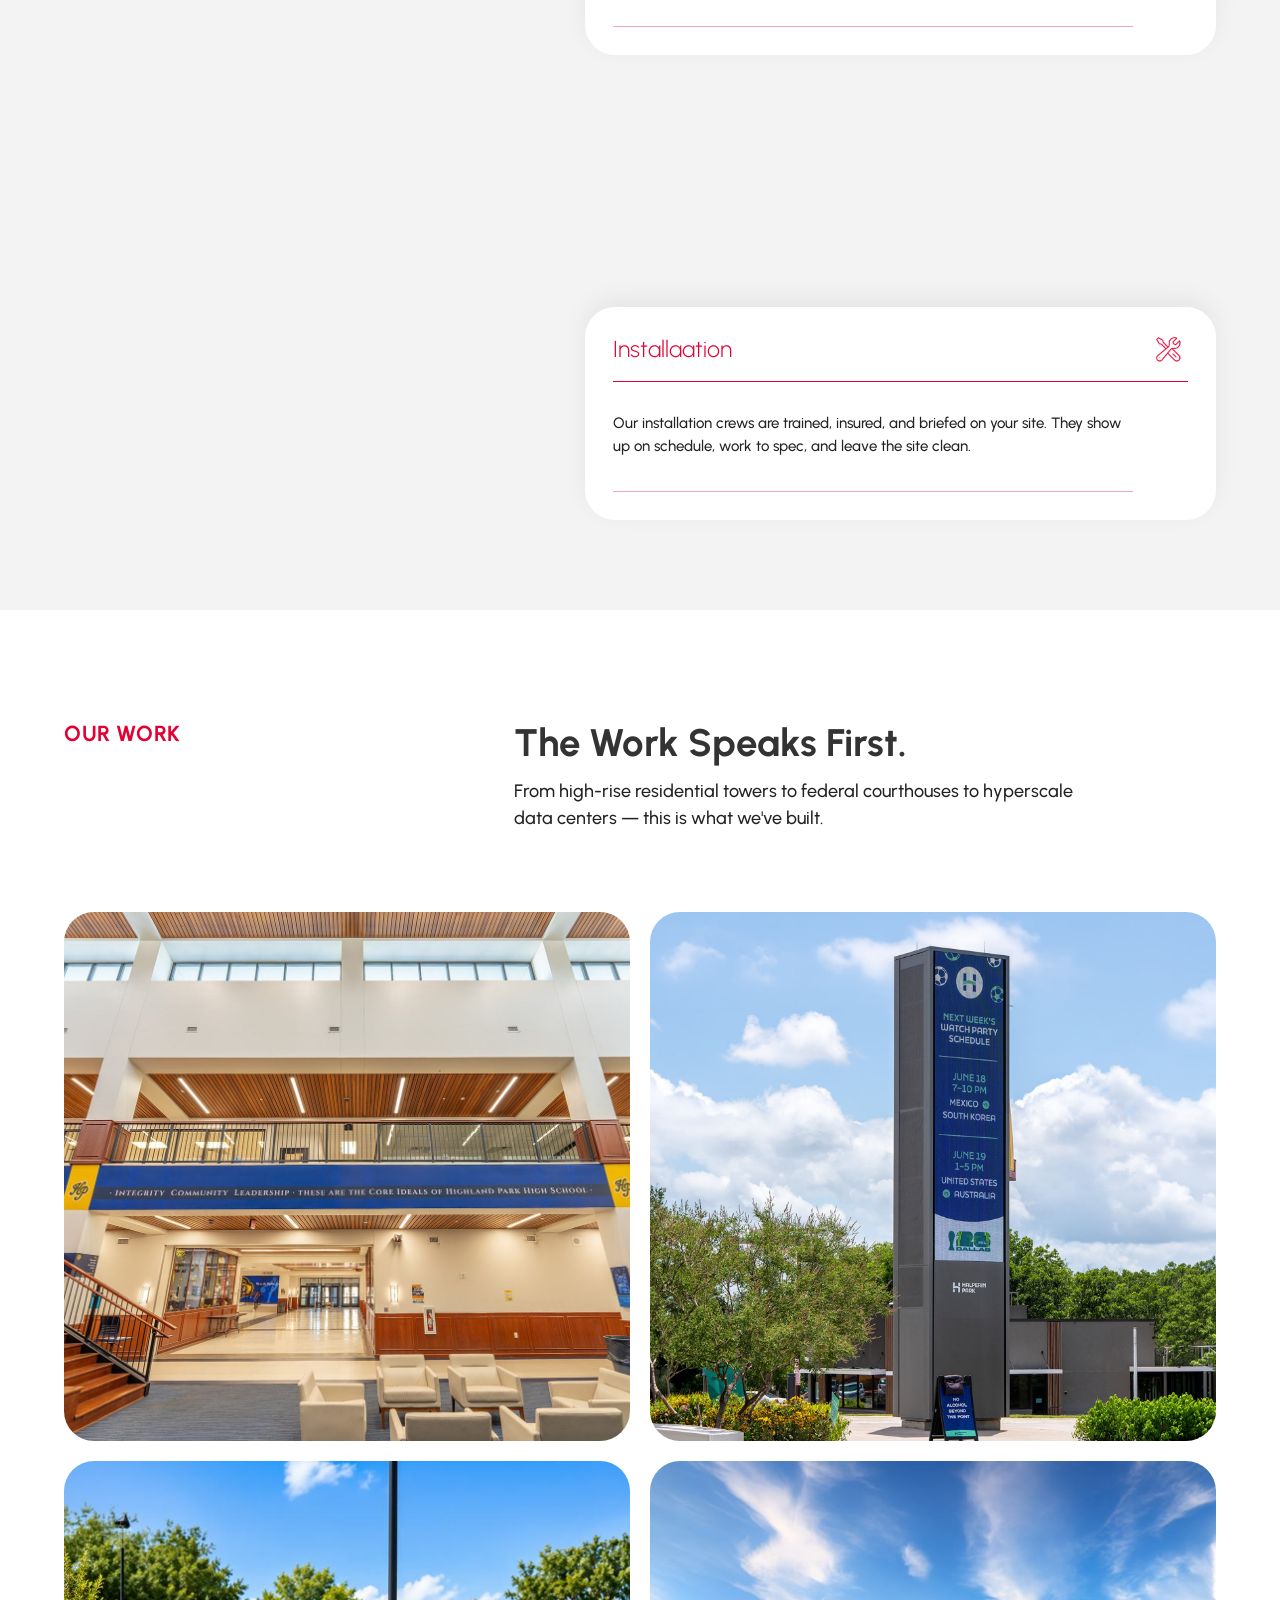
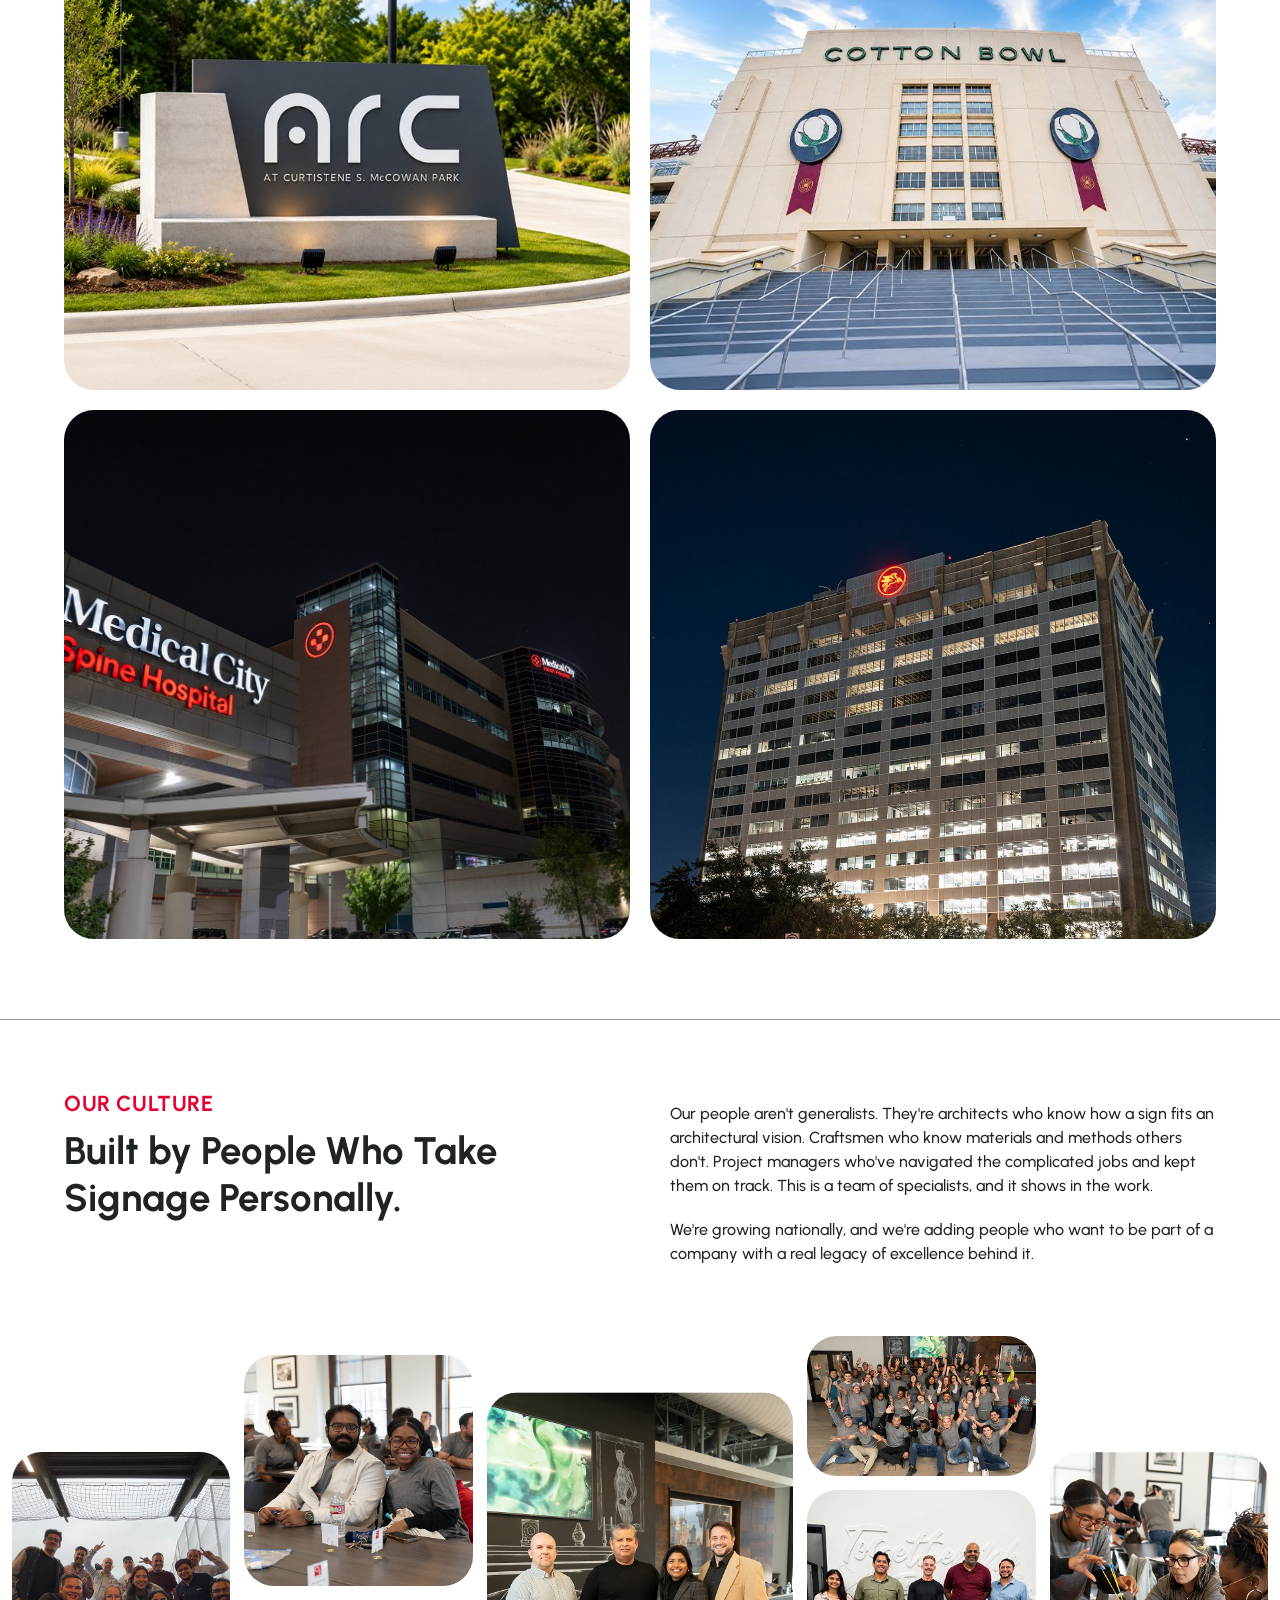
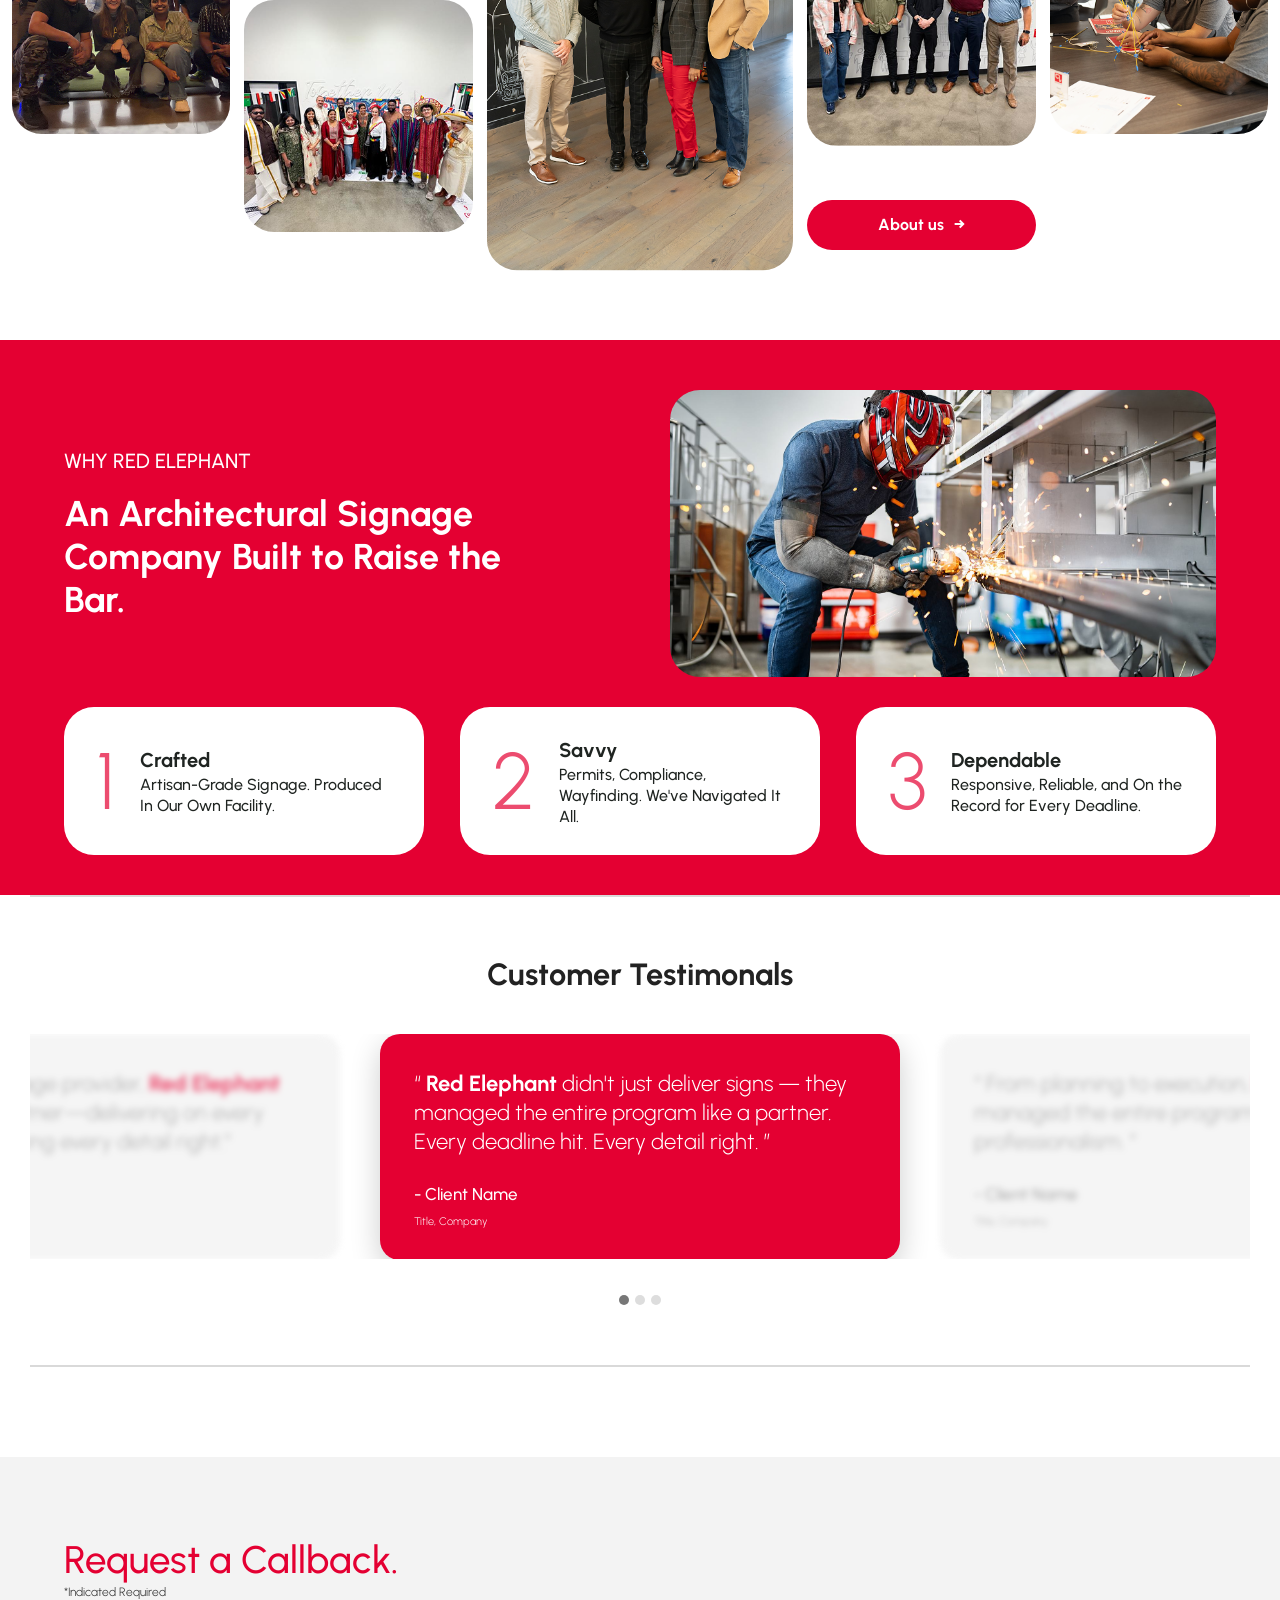
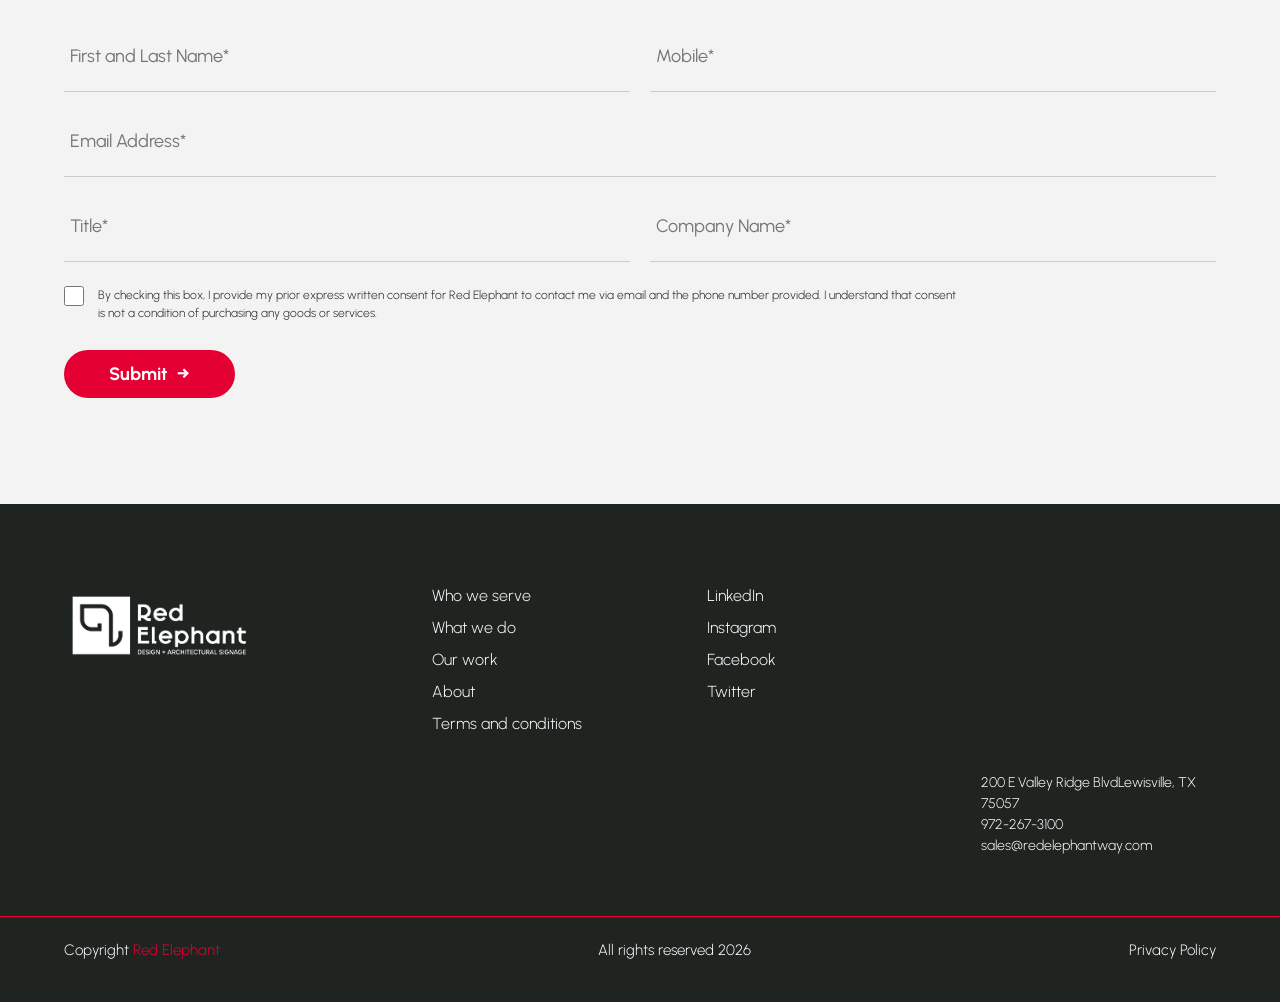
==== commit 52eb330f: "updated" ====
--- a/index.html
+++ b/index.html
@@ -79,46 +79,105 @@
             </div>
         </section>
 
-        <!-- Who we serve -->
-        <section class="serve" id="who-we-serve">
+        <!-- What we do (Industries) -->
+        <section class="serve">
             <div class="container">
                 <div class="split-head">
-                    <span class="eyebrow eyebrow--red">WHO WE SERVE</span>
+                    <span class="eyebrow eyebrow--red">WHAT WE DO</span>
                     <div>
                         <h2>Architectural Signage Partner Who Gets It Done.</h2>
                         <p>Tight schedules, ADA mandates, zero-tolerance environments, six industries, and we know what each one demands before you say a word.</p>
                     </div>
                 </div>
                 <div class="serve__grid">
-                    <a href="#" class="card">
-                        <img src="assets/images/serve-general-contractor.jpeg" alt="General contractor">
-                        <span class="card__arrow">&#8599;</span>
-                        <div class="card__body"><h3>General Contractor</h3><p>Built for your schedule, and your site.</p></div>
-                    </a>
                     <a href="multifamily.html" class="card">
-                        <img src="assets/images/serve-multifamily.jpeg" alt="Multi-family developers">
-                        <span class="card__arrow">&#8599;</span>
-                        <div class="card__body"><h3>Multi-Family Developers</h3><p>First impressions start at the sign.</p></div>
-                    </a>
-                    <a href="#" class="card">
-                        <img src="assets/images/serve-healthcare.jpeg" alt="Healthcare and education">
-                        <span class="card__arrow">&#8599;</span>
-                        <div class="card__body"><h3>Healthcare &amp; Education</h3><p>Clarity that guides. Compliance that protects.</p></div>
-                    </a>
-                    <a href="#" class="card">
-                        <img src="assets/images/serve-data-centers.jpeg" alt="Data centers and IT">
+                        <img src="assets/images/what_we_do/multifamily.png" alt="Multi-Family">
+                        <span class="card__arrow">&#8599;</span>
+                        <div class="card__body"><h3>Multi-Family</h3><p>First impressions start at the sign.</p></div>
+                    </a>
+                    <a href="#" class="card">
+                        <img src="assets/images/what_we_do/healthcare.png" alt="Healthcare">
+                        <span class="card__arrow">&#8599;</span>
+                        <div class="card__body"><h3>Healthcare</h3><p>Clarity that guides. Compliance that protects.</p></div>
+                    </a>
+                    <a href="#" class="card">
+                        <img src="assets/images/what_we_do/education.png" alt="Education">
+                        <span class="card__arrow">&#8599;</span>
+                        <div class="card__body"><h3>Education</h3><p>Campus signage built to inform and inspire.</p></div>
+                    </a>
+                    <a href="#" class="card">
+                        <img src="assets/images/what_we_do/datacenter.png" alt="Data Centers &amp; IT">
                         <span class="card__arrow">&#8599;</span>
                         <div class="card__body"><h3>Data Centers &amp; IT</h3><p>Precision environments. Precise signage.</p></div>
                     </a>
                     <a href="#" class="card">
-                        <img src="assets/images/serve-infrastructure.jpeg" alt="Infrastructure and municipal">
-                        <span class="card__arrow">&#8599;</span>
-                        <div class="card__body"><h3>Infrastructure &amp; Municipal</h3><p>Signage that serves the public and stands to it.</p></div>
-                    </a>
-                    <a href="#" class="card">
-                        <img src="assets/images/serve-architects.jpeg" alt="Architects and designers">
-                        <span class="card__arrow">&#8599;</span>
-                        <div class="card__body"><h3>Architects &amp; Designer</h3><p>Your vision, precisely built.</p></div>
+                        <img src="assets/images/what_we_do/infrastructure.png" alt="Infrastructure">
+                        <span class="card__arrow">&#8599;</span>
+                        <div class="card__body"><h3>Infrastructure</h3><p>Built to last in high-traffic environments.</p></div>
+                    </a>
+                    <a href="#" class="card">
+                        <img src="assets/images/what_we_do/municipal.png" alt="Municipal">
+                        <span class="card__arrow">&#8599;</span>
+                        <div class="card__body"><h3>Municipal</h3><p>Signage that serves the public and stands to it.</p></div>
+                    </a>
+                </div>
+            </div>
+        </section>
+
+        <!-- Who we serve -->
+        <section class="who-serve" id="who-we-serve">
+            <div class="container">
+                <div class="who-serve__head">
+                    <span class="eyebrow">WHO WE SERVE</span>
+                    <div>
+                        <h2>Signage Expertise.<br>A Collaborative Approach.</h2>
+                        <p>Tight schedules, ADA mandates, zero-tolerance environments, six industries, and we know what each one demands before you say a word.</p>
+                    </div>
+                </div>
+                <div class="who-serve__grid">
+                    <a href="#" class="who-serve__card">
+                        <div class="who-serve__img">
+                            <img src="assets/images/who_we_serve/general_contractor.png" alt="General Contractors">
+                        </div>
+                        <div class="who-serve__body">
+                            <span class="who-serve__arrow" aria-hidden="true">
+                                <svg viewBox="0 0 36 36" fill="none" xmlns="http://www.w3.org/2000/svg"><path d="M6 30L30 6M30 6H9M30 6V27" stroke="currentColor" stroke-width="1.6" stroke-linecap="square" stroke-linejoin="miter"/></svg>
+                            </span>
+                            <h3>General<br>Contractors</h3>
+                        </div>
+                    </a>
+                    <a href="#" class="who-serve__card">
+                        <div class="who-serve__img">
+                            <img src="assets/images/who_we_serve/architect_designer.png" alt="Architects &amp; Designers">
+                        </div>
+                        <div class="who-serve__body">
+                            <span class="who-serve__arrow" aria-hidden="true">
+                                <svg viewBox="0 0 36 36" fill="none" xmlns="http://www.w3.org/2000/svg"><path d="M6 30L30 6M30 6H9M30 6V27" stroke="currentColor" stroke-width="1.6" stroke-linecap="square" stroke-linejoin="miter"/></svg>
+                            </span>
+                            <h3>Architects &amp;<br>Designers</h3>
+                        </div>
+                    </a>
+                    <a href="#" class="who-serve__card">
+                        <div class="who-serve__img">
+                            <img src="assets/images/who_we_serve/property_managers.png" alt="Property Managers">
+                        </div>
+                        <div class="who-serve__body">
+                            <span class="who-serve__arrow" aria-hidden="true">
+                                <svg viewBox="0 0 36 36" fill="none" xmlns="http://www.w3.org/2000/svg"><path d="M6 30L30 6M30 6H9M30 6V27" stroke="currentColor" stroke-width="1.6" stroke-linecap="square" stroke-linejoin="miter"/></svg>
+                            </span>
+                            <h3>Property<br>Managers</h3>
+                        </div>
+                    </a>
+                    <a href="#" class="who-serve__card">
+                        <div class="who-serve__img">
+                            <img src="assets/images/who_we_serve/developersowner.png" alt="Developers &amp; Owners">
+                        </div>
+                        <div class="who-serve__body">
+                            <span class="who-serve__arrow" aria-hidden="true">
+                                <svg viewBox="0 0 36 36" fill="none" xmlns="http://www.w3.org/2000/svg"><path d="M6 30L30 6M30 6H9M30 6V27" stroke="currentColor" stroke-width="1.6" stroke-linecap="square" stroke-linejoin="miter"/></svg>
+                            </span>
+                            <h3>Developers &amp;<br>Owners</h3>
+                        </div>
                     </a>
                 </div>
             </div>
@@ -128,7 +187,7 @@
         <section class="what" id="what-we-do">
             <div class="container what__grid">
                 <div class="what__text">
-                    <span class="eyebrow eyebrow--red">WHAT WE DO</span>
+                    <span class="eyebrow eyebrow--red">WHAT WE OFFER</span>
                     <h2>Turnkey Signage Services. Concept to Completion, In-House.</h2>
                     <p>Design, fabrication, compliance, permitting, installation, every step in-house, under one contract, with one team accountable for all of it.</p>
                     <a href="#" class="btn btn--primary btn--sm btn--normal">Explore Our Capabilities <span class="arrow">&rarr;</span></a>
--- a/assets/css/style.css
+++ b/assets/css/style.css
@@ -53,11 +53,15 @@
 
 /* Hero */
 .hero { min-height: 100vh; padding-top: var(--header-h); display: flex; align-items: flex-end; color: #fff;
-    background: linear-gradient(180deg, rgba(0,0,0,.05) 30%, rgba(0,0,0,.55)), url("../images/hero.jpeg") center/cover no-repeat; }
+    background: linear-gradient(90deg, rgba(16,22,40,.35) 0%, rgba(16,22,40,.12) 55%, rgba(0,0,0,0) 100%), url("../images/hero.png") center/cover no-repeat; }
 .hero__content { padding-bottom: 90px; max-width: 1500px; }
 .hero h1 { font-size: clamp(32px, 4vw, 64px); max-width: 960px; margin-bottom: 24px; text-shadow: 0 2px 12px rgba(0,0,0,.35); }
 .hero p { font-size: clamp(16px, 1.3vw, 22px); font-weight: 500; max-width: 820px; margin-bottom: 36px; }
 .hero__actions { display: flex; flex-wrap: wrap; gap: 20px; }
+.hero--multifamily { align-items: center; }
+.hero--multifamily .hero__content { padding-top: 40px; padding-bottom: 60px; }
+.hero--multifamily h1 { max-width: 680px; line-height: 1.15; margin-bottom: 22px; }
+.hero--multifamily p { max-width: 580px; font-size: clamp(15px, 1.15vw, 19px); font-weight: 400; line-height: 1.5; margin-bottom: 32px; color: rgba(255,255,255,.94); }
 
 /* Challenges */
 .challenges { background: var(--primary); color: #fff; padding: 70px 0; }
@@ -230,6 +234,24 @@
 .what__head img { width: 40px; height: 40px; mix-blend-mode: multiply; }
 .what__item p { font-weight: 500; font-size: 15px; max-width: 520px; padding: 30px 0 34px; border-bottom: 1px solid rgba(228,0,50,.35); }
 
+/* Who we serve (collaborative approach) */
+.who-serve { background: var(--primary); color: #fff; padding: 96px 0 110px; }
+.who-serve__head { display: grid; grid-template-columns: 1fr 1fr; gap: 28px; align-items: start; margin-bottom: 64px; }
+.who-serve__head .eyebrow { margin-top: 6px; letter-spacing: 0.4px; }
+.who-serve__head h2 { color: #fff; font-size: clamp(30px, 3vw, 46px); line-height: 1.18; }
+.who-serve__head p { margin-top: 14px; font-size: 16px; font-weight: 300; line-height: 1.5; max-width: 560px; color: rgba(255,255,255,.92); }
+.who-serve__grid { display: grid; grid-template-columns: repeat(2, 1fr); gap: 28px; }
+.who-serve__card { display: grid; grid-template-columns: 1.05fr 1fr; gap: 26px; background: #fff; border-radius: 26px; padding: 26px 30px 26px 26px; transition: transform .3s, box-shadow .3s; }
+.who-serve__card:hover { transform: translateY(-5px); box-shadow: 0 16px 34px rgba(0,0,0,.18); }
+.who-serve__img { border-radius: 16px; overflow: hidden; }
+.who-serve__img img { width: 100%; height: 100%; aspect-ratio: 306 / 229; object-fit: cover; transition: transform .4s; }
+.who-serve__card:hover .who-serve__img img { transform: scale(1.04); }
+.who-serve__body { display: flex; flex-direction: column; justify-content: space-between; min-width: 0; padding: 4px 0 6px; }
+.who-serve__arrow { align-self: flex-end; width: 38px; height: 38px; color: var(--dark); transition: transform .25s, color .25s; }
+.who-serve__arrow svg { width: 100%; height: 100%; display: block; }
+.who-serve__card:hover .who-serve__arrow { transform: translate(4px, -4px); color: var(--primary); }
+.who-serve__body h3 { color: var(--primary); font-weight: 500; font-size: clamp(22px, 1.8vw, 28px); line-height: 1.25; }
+
 /* Culture */
 .culture { padding: 70px 0 90px; border-top: 1px solid #999; }
 .split-head--culture { grid-template-columns: 1fr 1fr; margin-bottom: 70px; }
@@ -255,7 +277,8 @@
 .why-card p { font-weight: 500; font-size: 16px; line-height: 1.3; }
 
 @media (max-width: 1100px) {
-    .trust__top, .why-home__top, .what__grid, .split-head--culture { grid-template-columns: 1fr; gap: 30px; }
+    .trust__top, .why-home__top, .what__grid, .split-head--culture, .who-serve__head, .who-serve__grid { grid-template-columns: 1fr; gap: 30px; }
+    .who-serve__head { margin-bottom: 44px; }
     .trust__stats { grid-template-columns: repeat(3, 1fr); gap: 20px; }
     .serve__grid { grid-template-columns: repeat(2, 1fr); }
     .what__text { position: static; border-right: 0; padding: 0; }
@@ -269,4 +292,8 @@
     .serve__grid, .culture__gallery { grid-template-columns: 1fr; }
     .trust__stats { grid-template-columns: 1fr; }
     .serve { padding: 60px 0; } .what { padding: 60px 0; }
-}
+    .who-serve { padding: 64px 0 72px; }
+    .who-serve__card { grid-template-columns: 1fr; padding: 20px; gap: 18px; border-radius: 20px; }
+    .who-serve__body { flex-direction: row-reverse; align-items: center; padding: 0 4px; }
+    .who-serve__arrow { align-self: center; width: 30px; height: 30px; flex: none; }
+}
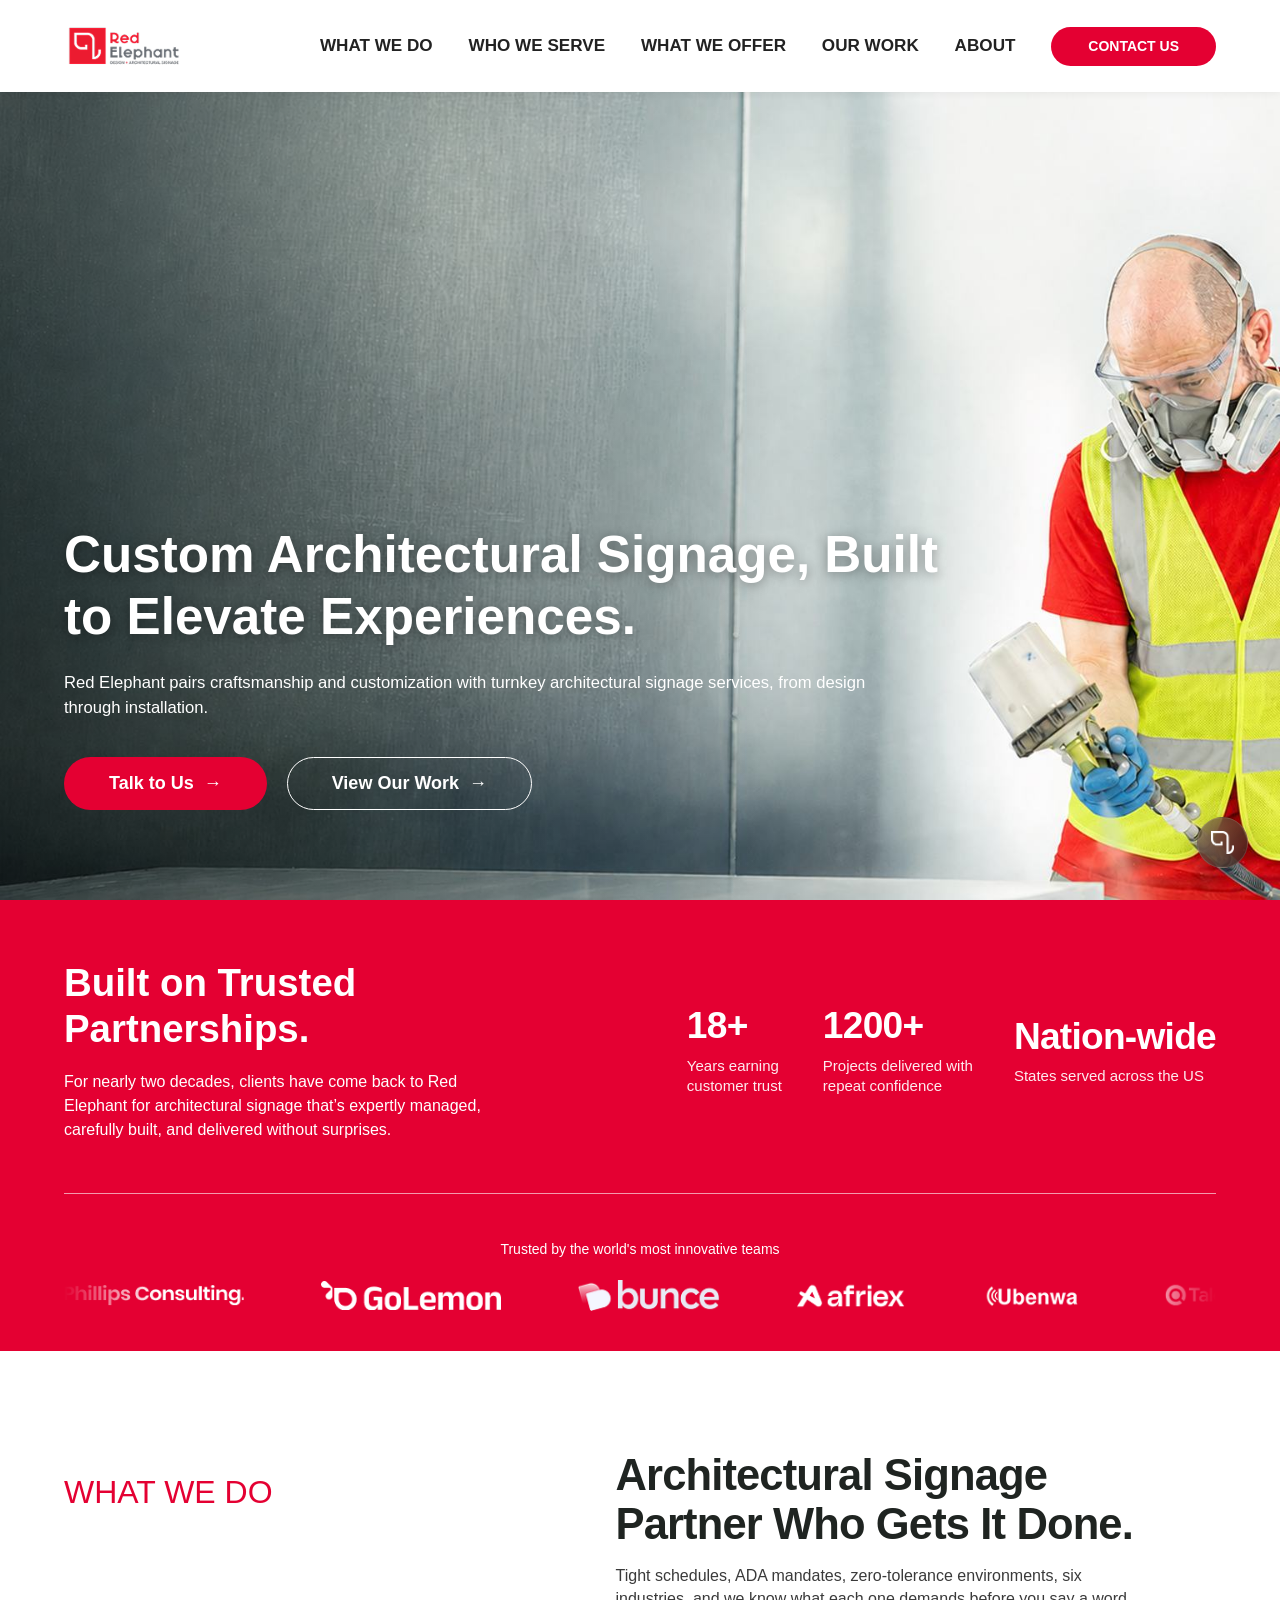
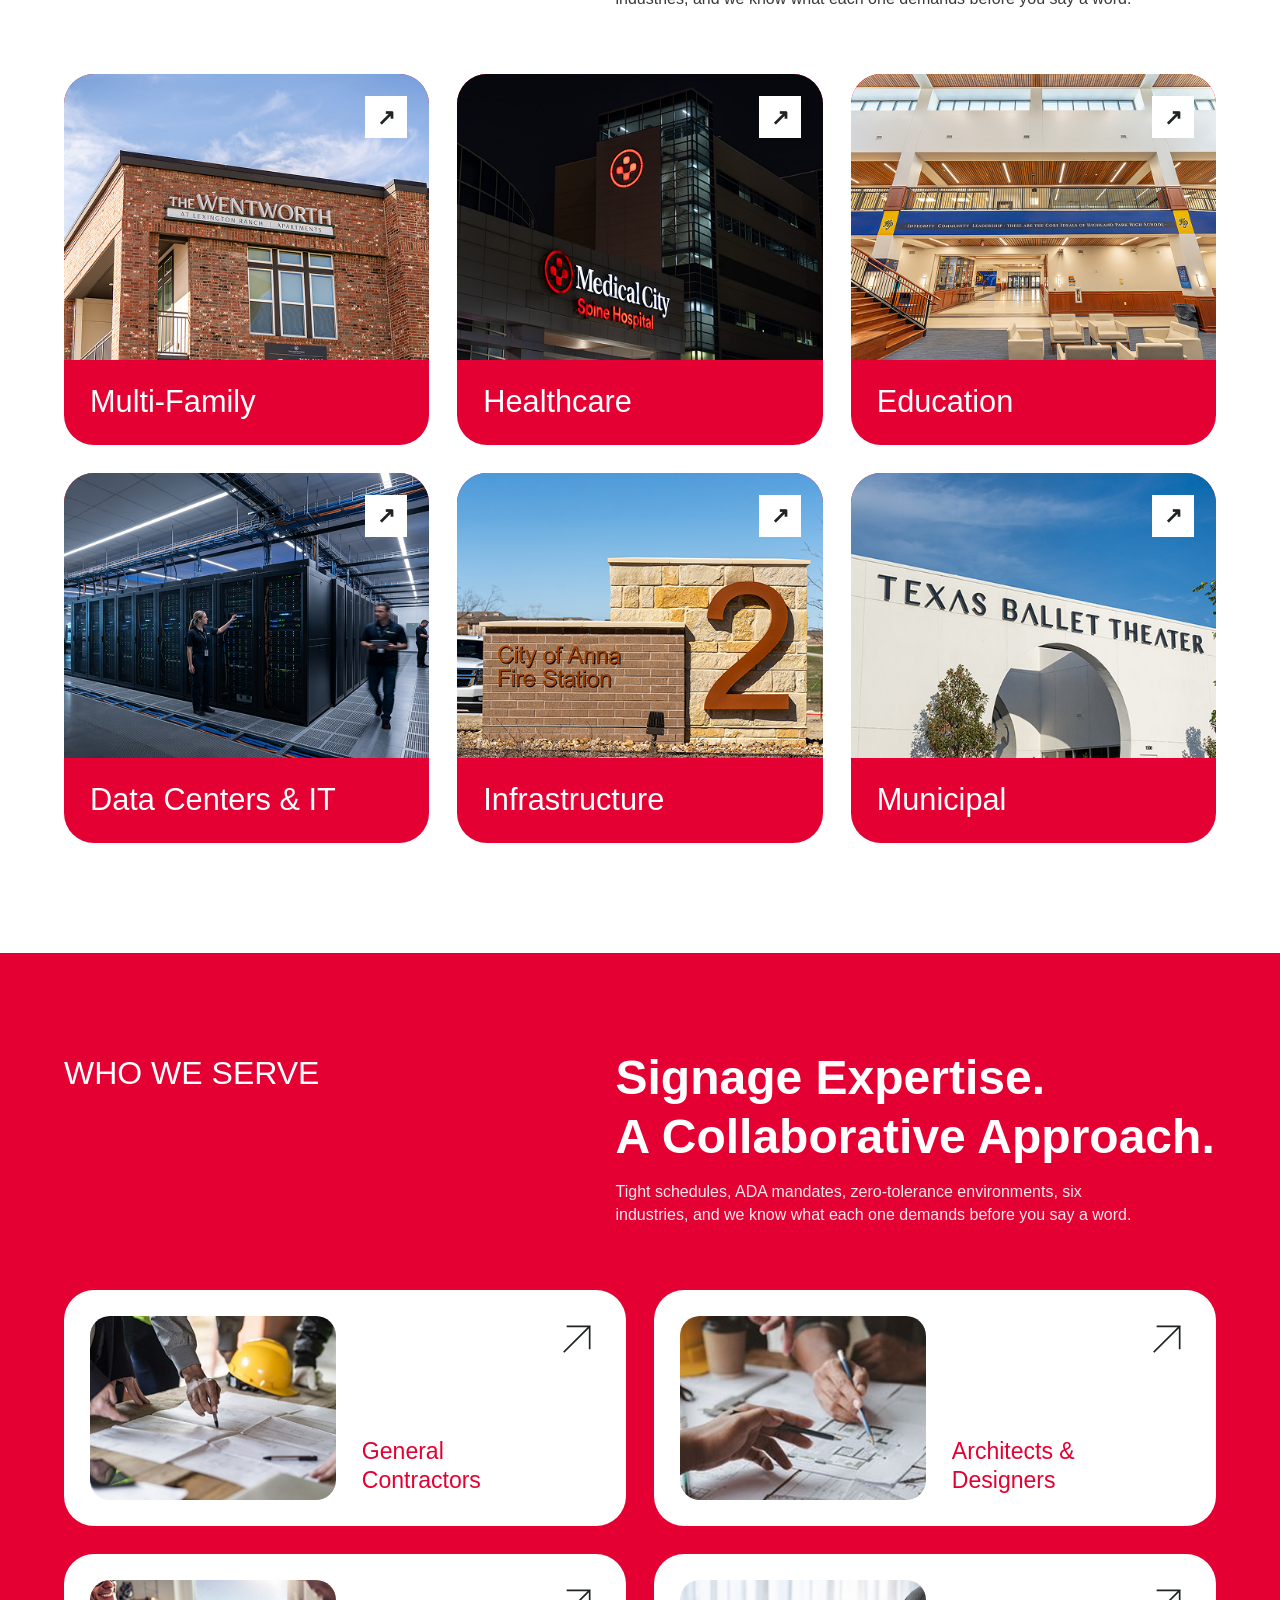
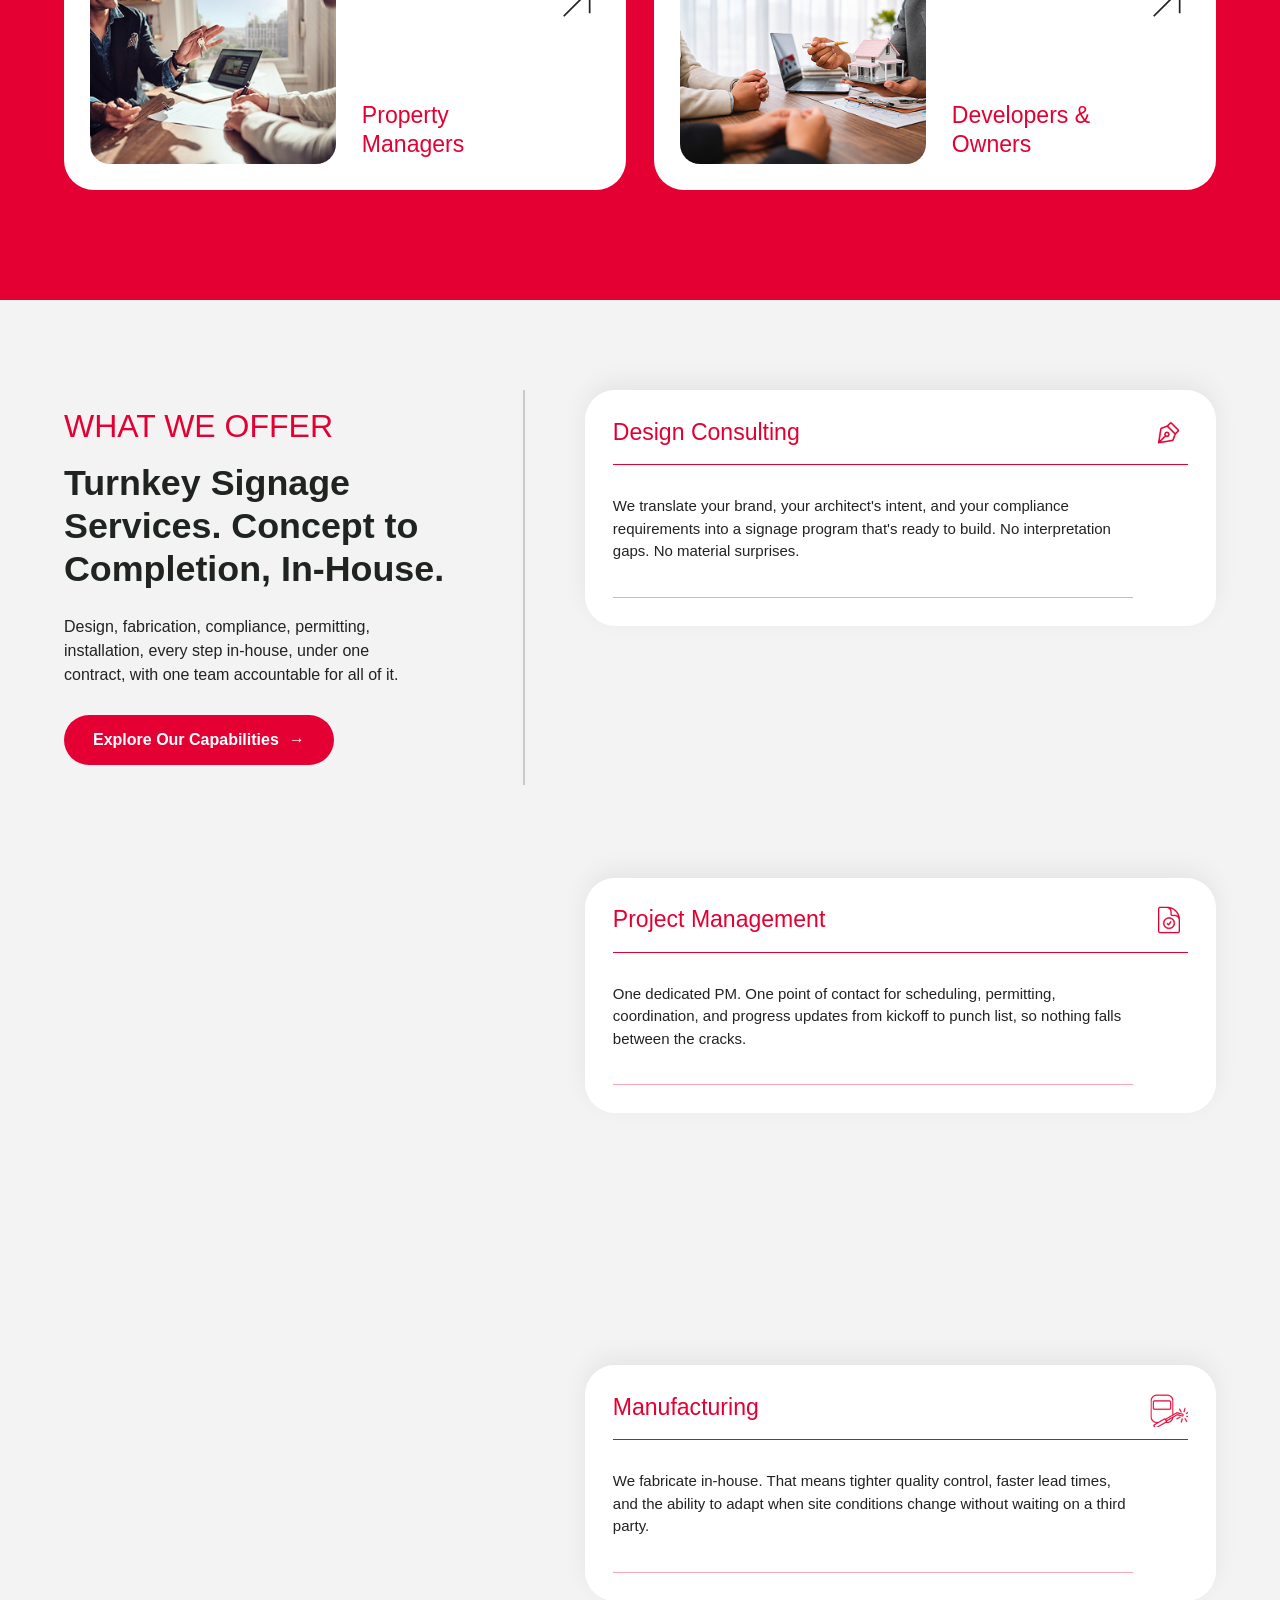
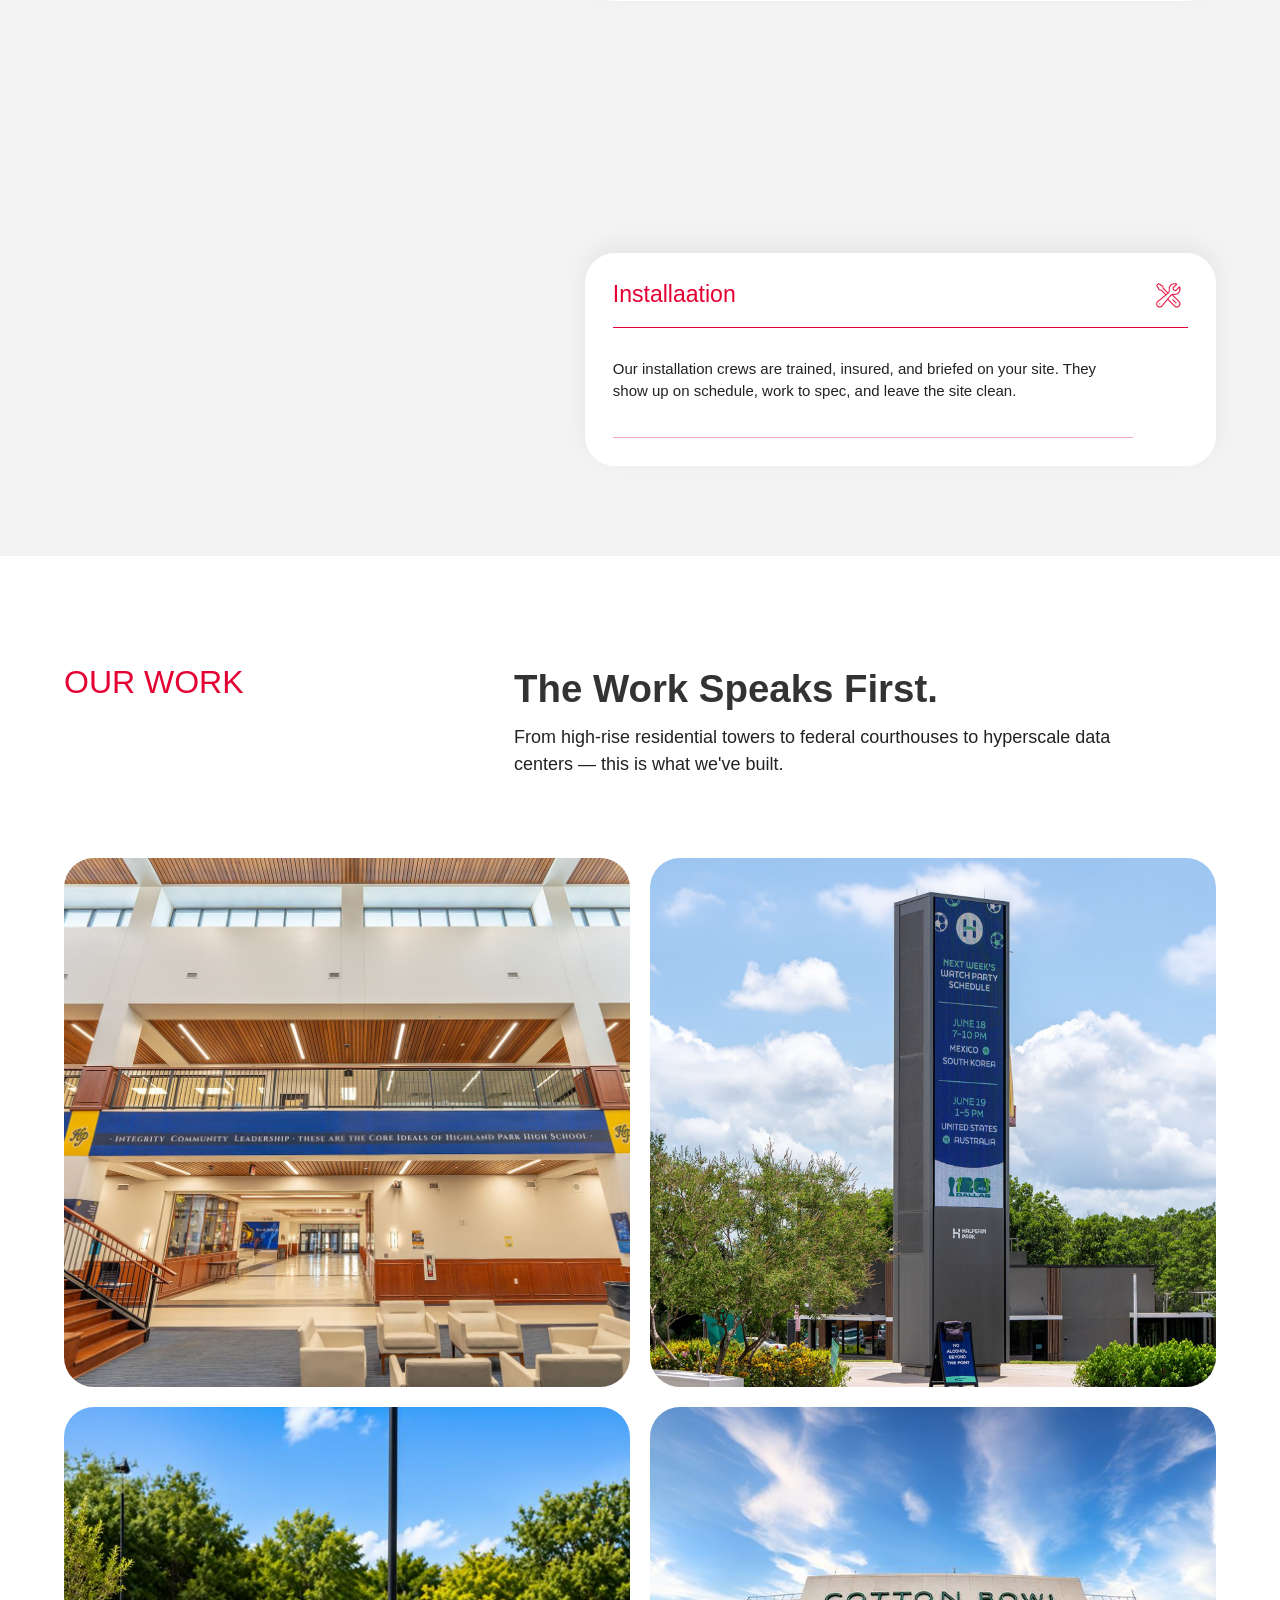
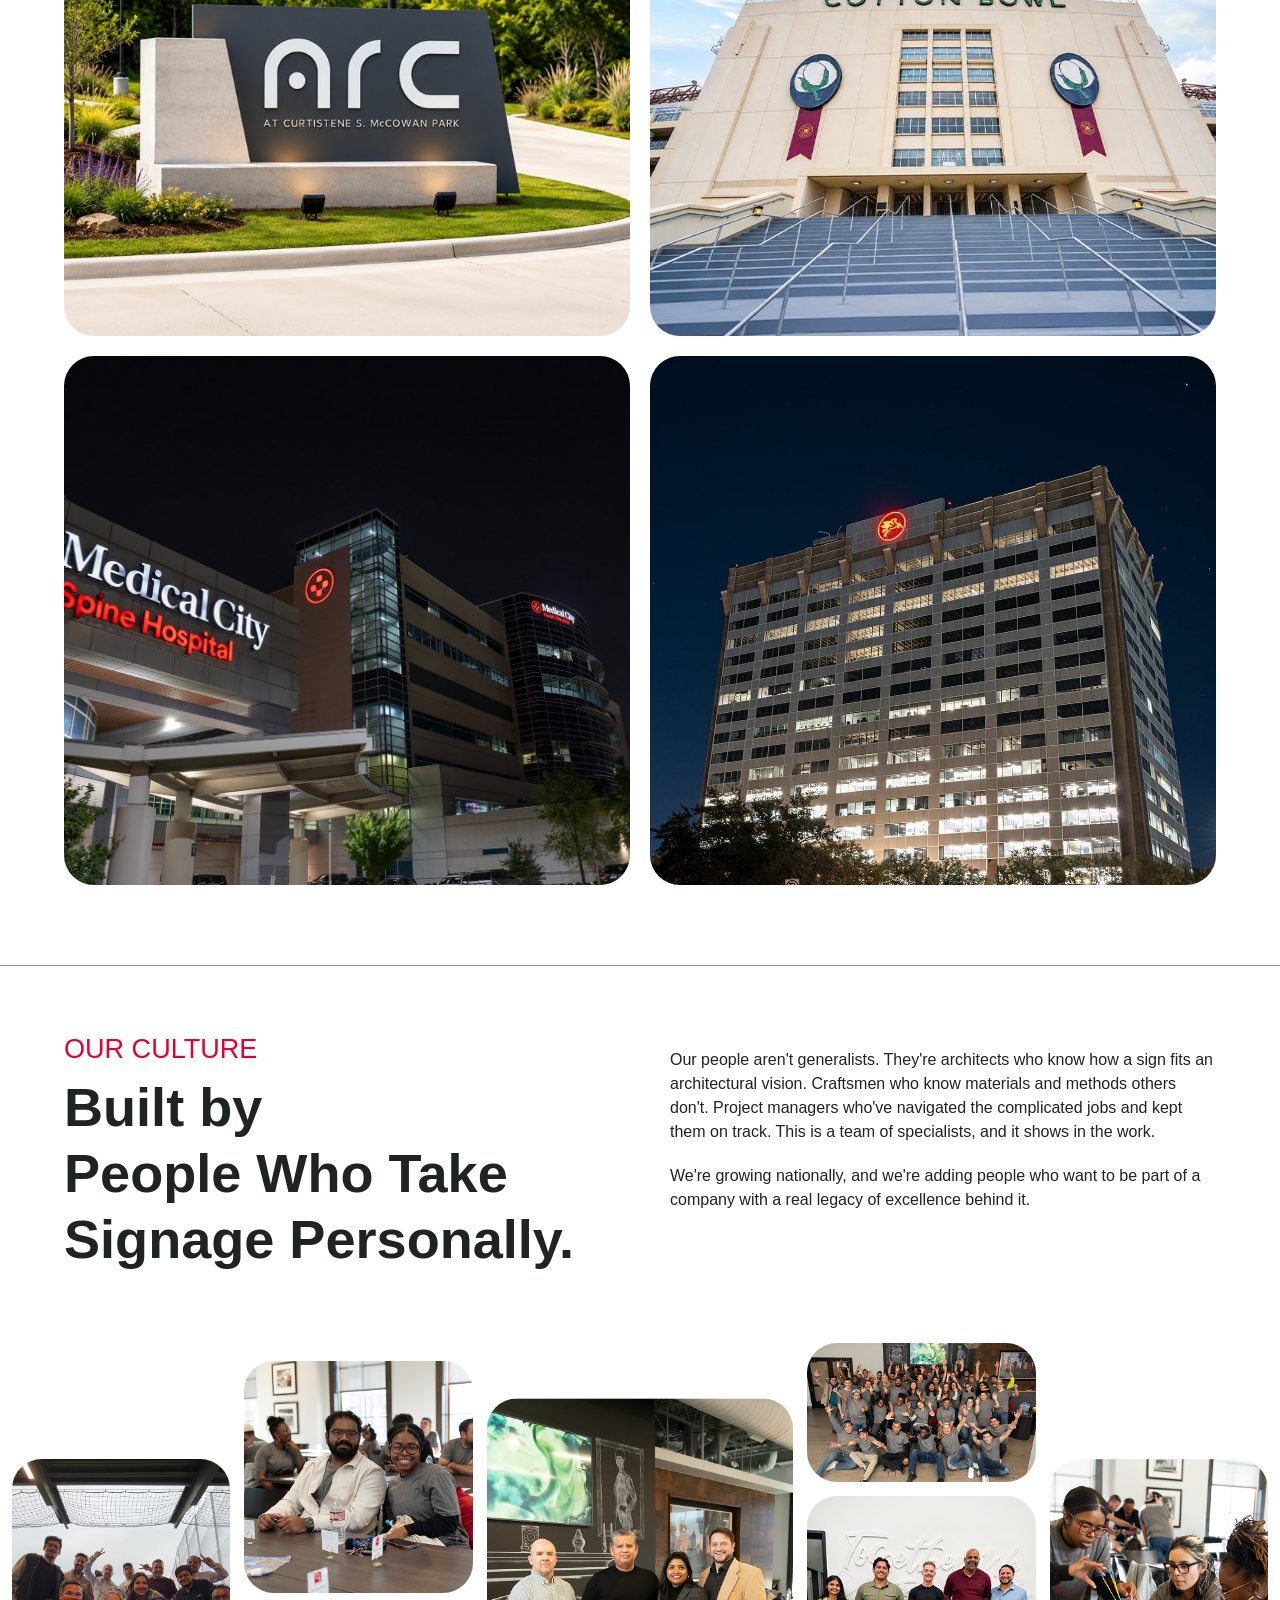
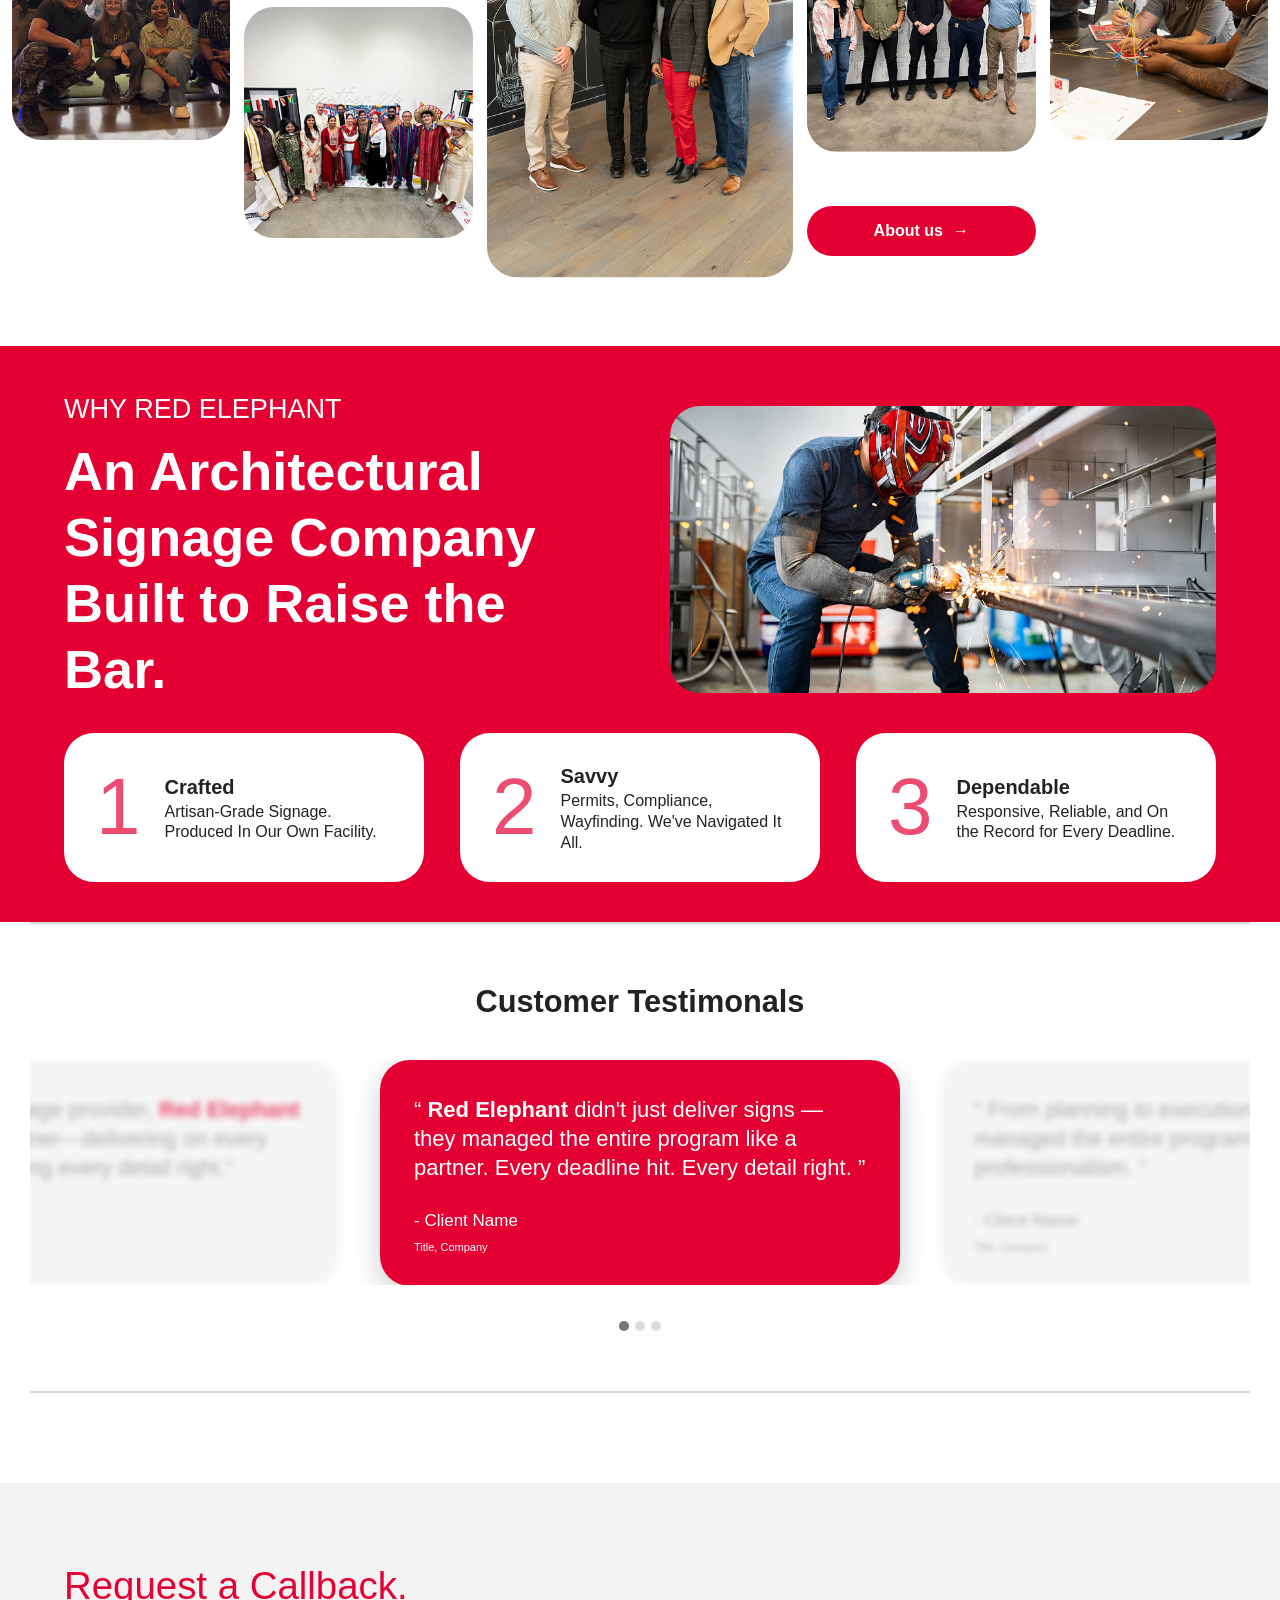
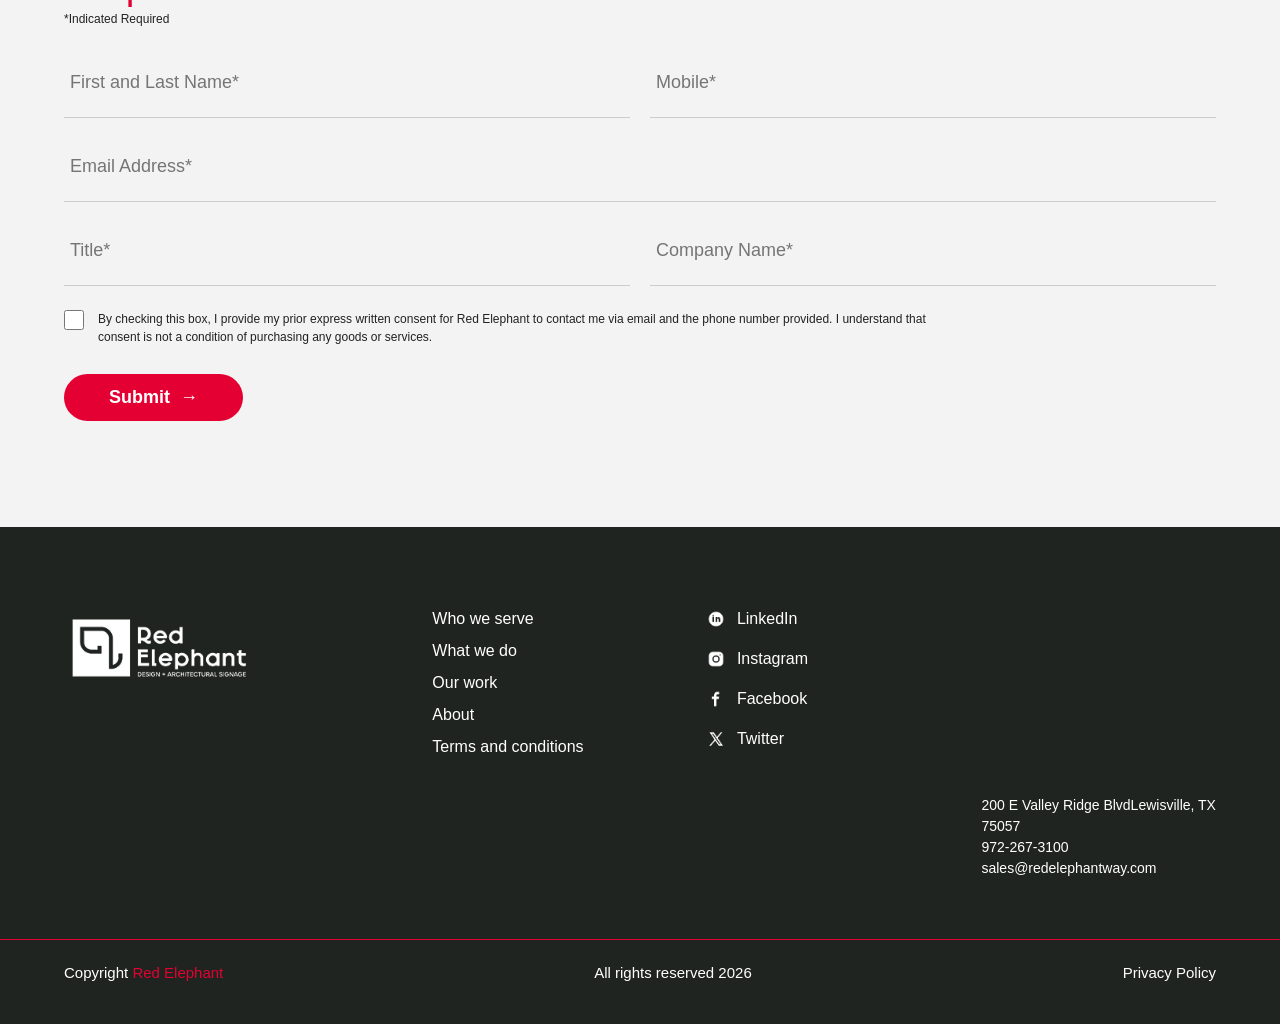
==== commit d34fa9ab: "updated" ====
--- a/index.html
+++ b/index.html
@@ -5,10 +5,6 @@
     <meta name="viewport" content="width=device-width, initial-scale=1.0">
     <title>Custom Architectural Signage | Red Elephant</title>
     <meta name="description" content="Red Elephant pairs craftsmanship and customization with turnkey architectural signage services, from design through installation. 18+ years earning customer trust, 1200+ projects delivered with repeat confidence.">
-    <link rel="preconnect" href="https://fonts.googleapis.com">
-    <link rel="preconnect" href="https://fonts.gstatic.com" crossorigin>
-    <!-- Fallback font (used until Urbane files are added in assets/fonts) -->
-    <link href="https://fonts.googleapis.com/css2?family=Urbanist:wght@300;400;500;600;700&display=swap" rel="stylesheet">
     <link rel="stylesheet" href="assets/css/style.css">
 </head>
 <body>
@@ -19,8 +15,9 @@
             <a href="index.html" class="header__logo"><img src="assets/images/red_elephant_logo.png" alt="Red Elephant"></a>
             <button class="header__toggle" id="menuToggle" aria-label="Toggle menu" aria-expanded="false"><span></span><span></span><span></span></button>
             <nav class="nav" id="nav">
+                <a href="#what-we-do">What we do</a>
                 <a href="#who-we-serve">Who we serve</a>
-                <a href="#what-we-do">What we do</a>
+                <a href="#what-we-offer">What we offer</a>
                 <a href="#our-work">Our work</a>
                 <a href="#about">About</a>
                 <a href="#contact" class="btn btn--primary btn--sm">Contact us</a>
@@ -46,16 +43,16 @@
             <div class="container">
                 <div class="trust__top">
                     <div class="trust__text">
-                        <h2>Built on Trusted Partnerships.</h2>
+                        <h2>Built on Trusted <br> Partnerships.</h2>
                         <p>For nearly two decades, clients have come back to Red Elephant for architectural signage that’s expertly managed, carefully built, and delivered without surprises.</p>
                     </div>
                     <div class="trust__stats">
-                        <div><strong>18+</strong><span>Years earning customer trust</span></div>
-                        <div><strong>1200+</strong><span>Projects delivered with repeat confidence</span></div>
+                        <div><strong data-count="18" data-suffix="+">18+</strong><span>Years earning<br>customer trust</span></div>
+                        <div><strong data-count="1200" data-suffix="+">1200+</strong><span>Projects delivered with<br>repeat confidence</span></div>
                         <div><strong>Nation-wide</strong><span>States served across the US</span></div>
                     </div>
                 </div>
-                <p class="trust__label">Trusted by the world’s most innovative teams</p>
+                <p class="trust__label">Trusted by the world's most innovative teams</p>
                 <div class="marquee">
                     <div class="marquee__track">
                         <ul class="marquee__group">
@@ -80,45 +77,45 @@
         </section>
 
         <!-- What we do (Industries) -->
-        <section class="serve">
+        <section class="serve" id="what-we-do">
             <div class="container">
                 <div class="split-head">
                     <span class="eyebrow eyebrow--red">WHAT WE DO</span>
                     <div>
-                        <h2>Architectural Signage Partner Who Gets It Done.</h2>
-                        <p>Tight schedules, ADA mandates, zero-tolerance environments, six industries, and we know what each one demands before you say a word.</p>
+                        <h2>Architectural Signage<br>Partner Who Gets It Done.</h2>
+                        <p>Tight schedules, ADA mandates, zero-tolerance environments, six<br>industries, and we know what each one demands before you say a word.</p>
                     </div>
                 </div>
                 <div class="serve__grid">
                     <a href="multifamily.html" class="card">
                         <img src="assets/images/what_we_do/multifamily.png" alt="Multi-Family">
                         <span class="card__arrow">&#8599;</span>
-                        <div class="card__body"><h3>Multi-Family</h3><p>First impressions start at the sign.</p></div>
+                        <div class="card__body"><h3>Multi-Family</h3></div>
                     </a>
                     <a href="#" class="card">
                         <img src="assets/images/what_we_do/healthcare.png" alt="Healthcare">
                         <span class="card__arrow">&#8599;</span>
-                        <div class="card__body"><h3>Healthcare</h3><p>Clarity that guides. Compliance that protects.</p></div>
+                        <div class="card__body"><h3>Healthcare</h3></div>
                     </a>
                     <a href="#" class="card">
                         <img src="assets/images/what_we_do/education.png" alt="Education">
                         <span class="card__arrow">&#8599;</span>
-                        <div class="card__body"><h3>Education</h3><p>Campus signage built to inform and inspire.</p></div>
+                        <div class="card__body"><h3>Education</h3></div>
                     </a>
                     <a href="#" class="card">
                         <img src="assets/images/what_we_do/datacenter.png" alt="Data Centers &amp; IT">
                         <span class="card__arrow">&#8599;</span>
-                        <div class="card__body"><h3>Data Centers &amp; IT</h3><p>Precision environments. Precise signage.</p></div>
+                        <div class="card__body"><h3>Data Centers &amp; IT</h3></div>
                     </a>
                     <a href="#" class="card">
                         <img src="assets/images/what_we_do/infrastructure.png" alt="Infrastructure">
                         <span class="card__arrow">&#8599;</span>
-                        <div class="card__body"><h3>Infrastructure</h3><p>Built to last in high-traffic environments.</p></div>
+                        <div class="card__body"><h3>Infrastructure</h3></div>
                     </a>
                     <a href="#" class="card">
                         <img src="assets/images/what_we_do/municipal.png" alt="Municipal">
                         <span class="card__arrow">&#8599;</span>
-                        <div class="card__body"><h3>Municipal</h3><p>Signage that serves the public and stands to it.</p></div>
+                        <div class="card__body"><h3>Municipal</h3></div>
                     </a>
                 </div>
             </div>
@@ -131,7 +128,7 @@
                     <span class="eyebrow">WHO WE SERVE</span>
                     <div>
                         <h2>Signage Expertise.<br>A Collaborative Approach.</h2>
-                        <p>Tight schedules, ADA mandates, zero-tolerance environments, six industries, and we know what each one demands before you say a word.</p>
+                        <p>Tight schedules, ADA mandates, zero-tolerance environments, six<br>industries, and we know what each one demands before you say a word.</p>
                     </div>
                 </div>
                 <div class="who-serve__grid">
@@ -183,8 +180,8 @@
             </div>
         </section>
 
-        <!-- What we do -->
-        <section class="what" id="what-we-do">
+        <!-- What we offer -->
+        <section class="what" id="what-we-offer">
             <div class="container what__grid">
                 <div class="what__text">
                     <span class="eyebrow eyebrow--red">WHAT WE OFFER</span>
@@ -240,7 +237,7 @@
                 <div class="split-head split-head--culture">
                     <div>
                         <span class="eyebrow eyebrow--red">OUR CULTURE</span>
-                        <h2>Built by People Who Take Signage Personally.</h2>
+                        <h2>Built by<br>People Who Take<br>Signage Personally.</h2>
                     </div>
                     <div class="culture__text">
                         <p>Our people aren't generalists. They're architects who know how a sign fits an architectural vision. Craftsmen who know materials and methods others don't. Project managers who've navigated the complicated jobs and kept them on track. This is a team of specialists, and it shows in the work.</p>
@@ -339,11 +336,11 @@
                 <li><a href="#about">About</a></li>
                 <li><a href="#">Terms and conditions</a></li>
             </ul>
-            <ul>
-                <li><a href="#">LinkedIn</a></li>
-                <li><a href="#">Instagram</a></li>
-                <li><a href="#">Facebook</a></li>
-                <li><a href="#">Twitter</a></li>
+            <ul class="footer__social">
+                <li><a href="#"><img src="assets/images/social_icon/linkedin.png" alt="LinkedIn">LinkedIn</a></li>
+                <li><a href="#"><img src="assets/images/social_icon/instagram.png" alt="Instagram">Instagram</a></li>
+                <li><a href="#"><img src="assets/images/social_icon/facebook.png" alt="Facebook">Facebook</a></li>
+                <li><a href="#"><img src="assets/images/social_icon/x.com.png" alt="X">Twitter</a></li>
             </ul>
             <div class="footer__map">
                 <iframe title="Red Elephant location" loading="lazy" referrerpolicy="no-referrer-when-downgrade"
--- a/assets/css/style.css
+++ b/assets/css/style.css
@@ -1,7 +1,9 @@
-/* Put Urbane font files in assets/fonts/ (Urbane-Light/Medium/Bold .woff2) */
-@font-face { font-family: "Urbane"; src: url("../fonts/Urbane-Light.woff2") format("woff2"); font-weight: 300; font-display: swap; }
-@font-face { font-family: "Urbane"; src: url("../fonts/Urbane-Medium.woff2") format("woff2"); font-weight: 500; font-display: swap; }
-@font-face { font-family: "Urbane"; src: url("../fonts/Urbane-Bold.woff2") format("woff2"); font-weight: 700; font-display: swap; }
+/* Urbane font (uses installed Urbane or assets/fonts/Urbane-*.woff2) */
+@font-face { font-family: "Urbane"; src: local("Urbane Light"), local("Urbane-Light"), url("../fonts/Urbane-Light.woff2") format("woff2"); font-weight: 300; font-display: swap; }
+@font-face { font-family: "Urbane"; src: local("Urbane"), local("Urbane Regular"), local("Urbane-Regular"), url("../fonts/Urbane-Regular.woff2") format("woff2"); font-weight: 400; font-display: swap; }
+@font-face { font-family: "Urbane"; src: local("Urbane Medium"), local("Urbane-Medium"), url("../fonts/Urbane-Medium.woff2") format("woff2"); font-weight: 500; font-display: swap; }
+@font-face { font-family: "Urbane"; src: local("Urbane Demi Bold"), local("Urbane-DemiBold"), local("Urbane SemiBold"), local("Urbane-SemiBold"), url("../fonts/Urbane-DemiBold.woff2") format("woff2"); font-weight: 600; font-display: swap; }
+@font-face { font-family: "Urbane"; src: local("Urbane Bold"), local("Urbane-Bold"), url("../fonts/Urbane-Bold.woff2") format("woff2"); font-weight: 700; font-display: swap; }
 
 :root {
     --primary: #E40032;
@@ -9,18 +11,27 @@
     --text: #222;
     --light-bg: #f3f3f3;
     --radius: 30px;
-    --font-heading: "Urbane", "Urbanist", sans-serif;
-    --font-body: "Urbane", "Urbanist", sans-serif;
+    --font-heading: "Urbane", sans-serif;
+    --font-body: "Urbane", sans-serif;
     --header-h: 92px;
 }
 
 *, *::before, *::after { box-sizing: border-box; margin: 0; padding: 0; }
 html { scroll-behavior: smooth; scroll-padding-top: var(--header-h); }
+::-webkit-scrollbar { width: 6px; height: 6px; }
+::-webkit-scrollbar-track { background: var(--light-bg); }
+::-webkit-scrollbar-thumb { background: var(--primary); border-radius: 999px; }
+::-webkit-scrollbar-thumb:hover { background: #b80028; }
+@supports not selector(::-webkit-scrollbar) {
+    html { scrollbar-width: thin; scrollbar-color: var(--primary) var(--light-bg); }
+}
 body { font-family: var(--font-body); font-weight: 300; color: var(--text); line-height: 1.5; background: #fff; }
 img { max-width: 100%; display: block; }
 a { color: inherit; text-decoration: none; }
 ul { list-style: none; }
-h1, h2, h3 { font-family: var(--font-heading); font-weight: 700; line-height: 1.2; }
+button, input, textarea, select { font-family: var(--font-body); }
+p { font-family: var(--font-body); }
+h1, h2, h3, h4, h5, h6 { font-family: var(--font-heading); font-weight: 700; line-height: 1.2; }
 h2 { font-size: clamp(28px, 3vw, 44px); }
 
 .container { width: 100%; max-width: 1500px; margin: 0 auto; padding: 0 clamp(24px, 5vw, 96px); }
@@ -41,8 +52,9 @@
 .header { position: fixed; inset: 0 0 auto 0; height: var(--header-h); background: #fff; z-index: 100; box-shadow: 0 1px 8px rgba(0,0,0,.06); }
 .header__inner { max-width: 1750px; height: 100%; margin: 0 auto; padding: 0 clamp(24px, 5vw, 96px); display: flex; align-items: center; justify-content: space-between; }
 .header__logo img { height: 52px; width: auto; }
-.nav { display: flex; align-items: center; gap: 48px; }
-.nav a:not(.btn) { font-weight: 700; font-size: 15px; text-transform: uppercase; transition: color .2s; }
+.nav { display: flex; align-items: center; gap: clamp(20px, 2.8vw, 44px); }
+.nav a { white-space: nowrap; }
+.nav a:not(.btn) { font-family: var(--font-heading); font-weight: 600; font-style: normal; font-size: 17.12px; line-height: 100%; letter-spacing: 0; text-align: center; text-transform: uppercase; transition: color .2s; }
 .nav a:not(.btn):hover { color: var(--primary); }
 .header__toggle { display: none; background: none; border: 0; width: 32px; height: 24px; position: relative; cursor: pointer; }
 .header__toggle span { position: absolute; left: 0; width: 100%; height: 3px; background: var(--dark); transition: .3s; }
@@ -58,27 +70,31 @@
 .hero h1 { font-size: clamp(32px, 4vw, 64px); max-width: 960px; margin-bottom: 24px; text-shadow: 0 2px 12px rgba(0,0,0,.35); }
 .hero p { font-size: clamp(16px, 1.3vw, 22px); font-weight: 500; max-width: 820px; margin-bottom: 36px; }
 .hero__actions { display: flex; flex-wrap: wrap; gap: 20px; }
-.hero--multifamily { align-items: center; }
-.hero--multifamily .hero__content { padding-top: 40px; padding-bottom: 60px; }
-.hero--multifamily h1 { max-width: 680px; line-height: 1.15; margin-bottom: 22px; }
-.hero--multifamily p { max-width: 580px; font-size: clamp(15px, 1.15vw, 19px); font-weight: 400; line-height: 1.5; margin-bottom: 32px; color: rgba(255,255,255,.94); }
+.hero--multifamily { align-items: flex-end; }
+.hero--multifamily .hero__content { padding-top: 40px; padding-bottom: clamp(56px, 8vh, 96px); }
+.hero--multifamily h1 { max-width: none; font-family: var(--font-heading); font-weight: 600; font-style: normal; font-size: 54px; line-height: 100%; letter-spacing: 0; margin-bottom: 20px; }
+.hero--multifamily p { max-width: none; font-family: var(--font-body); font-weight: 500; font-style: normal; font-size: 20px; line-height: 100%; letter-spacing: 0; margin-bottom: 30px; color: rgba(255,255,255,.94); }
+.hero--multifamily .hero__actions { gap: 16px; }
+.hero--multifamily .btn { padding: 13px 32px; font-size: 16px; }
 
 /* Challenges */
-.challenges { background: var(--primary); color: #fff; padding: 70px 0; }
-.challenges__grid { display: grid; grid-template-columns: 1fr 1.35fr; gap: 80px; align-items: center; }
-.challenges h2 { margin: 40px 0 70px; font-size: clamp(28px, 2.6vw, 44px); }
-.challenges__list li { display: flex; align-items: center; gap: 40px; padding: 20px 0; border-bottom: 1px solid rgba(255,255,255,.6); font-weight: 500; font-size: 18px; }
-.challenges__list li:first-child { border-top: 1px solid rgba(255,255,255,.6); }
-.challenges__list span { width: 80px; text-align: center; font-size: 28px; font-weight: 700; font-family: var(--font-heading); }
-.challenges__img img { width: 100%; border-radius: var(--radius); aspect-ratio: 1.3; object-fit: cover; }
+.challenges { background: var(--primary); color: #fff; padding: 90px 0; }
+.challenges__grid { display: grid; grid-template-columns: 1.25fr 1fr; gap: clamp(32px, 4vw, 60px); align-items: stretch; }
+.challenges .eyebrow { font-family: var(--font-heading); font-weight: 500; font-style: normal; font-size: 32px; line-height: 36px; letter-spacing: 0; }
+.challenges h2 { margin: 32px 0 44px; font-family: var(--font-heading); font-weight: 600; font-style: normal; font-size: clamp(32px, 3.1vw, 48px); line-height: 122%; letter-spacing: 0; }
+.challenges__list li { display: flex; align-items: center; gap: 36px; padding: 18px 0; border-bottom: 1px solid rgba(255,255,255,.55); font-weight: 400; font-size: 17px; line-height: 1.4; }
+.challenges__list span { width: 84px; flex: none; text-align: center; font-size: 30px; font-weight: 500; line-height: 1; font-family: var(--font-heading); font-variant-numeric: tabular-nums; }
+.challenges__list p { color: rgba(255,255,255,.95); }
+.challenges__img { display: flex; }
+.challenges__img img { width: 100%; height: 100%; min-height: 460px; border-radius: var(--radius); object-fit: cover; object-position: center; }
 
 /* Section header */
 .split-head { display: grid; grid-template-columns: 1fr 1.5fr; gap: 60px; margin-bottom: 70px; align-items: start; }
 .split-head .eyebrow { line-height: 1.2; max-width: 320px; }
 .split-head h2 { color: #333; }
 .split-head p { margin-top: 12px; font-size: 18px; font-weight: 500; max-width: 600px; }
-.split-head--services { grid-template-columns: minmax(280px, 1fr) 1.8fr; gap: clamp(40px, 5vw, 80px); }
-.split-head--services .eyebrow { font-size: clamp(20px, 1.7vw, 25px); line-height: 1.25; max-width: none; letter-spacing: 0.5px; }
+.split-head--services { grid-template-columns: minmax(320px, 1fr) 1.6fr; gap: clamp(40px, 5vw, 80px); }
+.split-head--services .eyebrow { font-family: var(--font-heading); font-weight: 500; font-style: normal; font-size: 32px; line-height: 100%; letter-spacing: 0; max-width: none; }
 .split-head--services h2 { font-size: clamp(32px, 3.1vw, 48px); line-height: 1.2; color: #25282a; font-weight: 700; }
 
 /* Services */
@@ -86,7 +102,7 @@
 .services__list { display: flex; flex-direction: column; gap: 70px; max-width: 1500px; margin: 0 auto; }
 .service img { width: 100%; aspect-ratio: 1.78; object-fit: cover; border-radius: var(--radius); }
 .service__info { display: grid; grid-template-columns: 1fr 1.5fr; gap: 60px; margin-top: 28px; align-items: start; }
-.service__info h3 { font-weight: 500; font-size: clamp(22px, 2vw, 32px); text-transform: uppercase; color: var(--primary); max-width: 460px; }
+.service__info h3 { font-family: var(--font-heading); font-weight: 300; font-style: normal; font-size: 38px; line-height: 100%; letter-spacing: 0; text-transform: uppercase; color: var(--primary); max-width: 460px; }
 .service__info p { font-weight: 500; font-size: 17px; max-width: 620px; }
 
 /* Why */
@@ -101,6 +117,7 @@
 /* Work */
 .work { padding: 110px 0 80px; }
 .split-head--work { grid-template-columns: 1fr 1.8fr; margin-bottom: 80px; }
+.split-head--work .eyebrow { font-family: var(--font-heading); font-weight: 500; font-style: normal; font-size: 32px; line-height: 100%; letter-spacing: 0; }
 .work__grid { display: grid; grid-template-columns: 1fr 1fr; gap: 20px; max-width: 1560px; margin: 0 auto; }
 .work__grid img { width: 100%; aspect-ratio: 1.07; object-fit: cover; border-radius: var(--radius); transition: transform .4s; }
 .work__grid img:hover { transform: scale(1.02); }
@@ -110,7 +127,7 @@
 .testimonials h2 { text-align: center; font-size: clamp(26px, 2.4vw, 40px); margin: 30px 0 40px; }
 .slider { overflow: hidden; }
 .slider__track { position: relative; height: 280px; }
-.slide { position: absolute; top: 0; left: 50%; width: min(520px, 86vw); margin-left: calc(min(520px, 86vw) / -2); padding: 36px 34px 28px; border-radius: 20px; background: #f1f1f1; color: #888; filter: blur(3px); opacity: .7; transition: transform .5s ease, opacity .5s, filter .5s, background .5s; }
+.slide { position: absolute; top: 0; left: 50%; width: min(520px, 86vw); margin-left: calc(min(520px, 86vw) / -2); padding: 36px 34px 28px; border-radius: var(--radius); background: #f1f1f1; color: #888; filter: blur(3px); opacity: .7; transition: transform .5s ease, opacity .5s, filter .5s, background .5s; }
 .slide.active { background: var(--primary); color: #fff; filter: none; opacity: 1; box-shadow: 0 10px 30px rgba(0,0,0,.2); }
 .slide p { font-size: 22px; font-weight: 300; line-height: 1.3; margin-bottom: 26px; }
 .slide strong { font-weight: 700; }
@@ -142,6 +159,10 @@
 .footer__logo { width: 190px; }
 .footer li { margin-bottom: 8px; font-size: 16px; }
 .footer a:hover { color: var(--primary); }
+.footer__social li { margin-bottom: 12px; }
+.footer__social a { display: inline-flex; align-items: center; gap: 12px; transition: color .2s; }
+.footer__social img { width: 18px; height: 18px; object-fit: contain; flex: none; transition: transform .2s; }
+.footer__social a:hover img { transform: scale(1.12); }
 .footer__map iframe { display: block; width: 100%; max-width: 320px; height: 180px; border: 0; margin-bottom: 8px; filter: grayscale(1) invert(.9) contrast(1.1); }
 .footer__map p { font-size: 14px; }
 .footer__bar { border-top: 1px solid var(--primary); padding: 22px 0 40px; }
@@ -153,11 +174,12 @@
     .nav { gap: 24px; }
     .challenges__grid, .why, .split-head, .split-head--work, .service__info { grid-template-columns: 1fr; gap: 30px; }
     .challenges h2 { margin: 20px 0 30px; }
+    .challenges__img img { height: auto; min-height: 0; aspect-ratio: 0.95; }
     .why__content { padding: 60px 24px; }
     .footer__grid { grid-template-columns: 1fr 1fr; }
 }
 @media (max-width: 860px) {
-    :root { --header-h: 72px; --radius: 20px; }
+    :root { --header-h: 72px; }
     .header__logo img { height: 42px; }
     .header__toggle { display: block; }
     .nav { position: absolute; top: var(--header-h); left: 0; right: 0; flex-direction: column; align-items: flex-start; gap: 20px; background: #fff; padding: 24px; box-shadow: 0 8px 12px rgba(0,0,0,.08); display: none; }
@@ -187,12 +209,13 @@
 
 /* Trust */
 .trust { background: var(--primary); color: #fff; padding: 60px 0 40px; }
-.trust__top { display: grid; grid-template-columns: 1fr 1.1fr; gap: 60px; align-items: center; padding-bottom: clamp(40px, 4vw, 64px); border-bottom: 1px solid rgba(255,255,255,.6); }
+.trust__top { display: grid; grid-template-columns: minmax(0, 1fr) auto; gap: clamp(36px, 4vw, 64px); align-items: center; padding-bottom: clamp(40px, 4vw, 64px); border-bottom: 1px solid rgba(255,255,255,.6); }
 .trust__text h2 { margin-bottom: 18px; font-size: clamp(30px, 3vw, 46px); }
 .trust__text p { font-weight: 500; max-width: 440px; }
-.trust__stats { display: grid; grid-template-columns: repeat(3, auto); gap: 40px; align-items: start; }
-.trust__stats strong { display: block; font-family: var(--font-heading); font-size: clamp(30px, 3vw, 46px); font-weight: 500; line-height: 1.2; }
-.trust__stats span { display: block; font-weight: 500; font-size: 16px; max-width: 160px; }
+.trust__stats { display: flex; align-items: center; gap: clamp(28px, 3.2vw, 52px); }
+.trust__stats > div { flex: none; }
+.trust__stats strong { display: block; font-family: var(--font-heading); font-size: clamp(30px, 2.9vw, 46px); font-weight: 600; line-height: 1.1; letter-spacing: -0.02em; margin-bottom: 10px; white-space: nowrap; font-variant-numeric: tabular-nums; }
+.trust__stats span { display: block; font-weight: 400; font-size: 15px; line-height: 1.35; color: rgba(255,255,255,.92); white-space: nowrap; }
 .trust__label { text-align: center; margin: clamp(36px, 3.5vw, 56px) 0 20px; font-size: 14px; font-weight: 500; }
 /* Partner logos marquee */
 .marquee { --gap: clamp(48px, 6vw, 100px); overflow: hidden; -webkit-mask-image: linear-gradient(90deg, transparent, #000 8%, #000 92%, transparent); mask-image: linear-gradient(90deg, transparent, #000 8%, #000 92%, transparent); }
@@ -206,7 +229,11 @@
 
 /* Who we serve */
 .serve { padding: 100px 0 110px; }
-.serve .split-head h2, .what h2, .culture h2 { color: var(--dark); }
+.serve .split-head { grid-template-columns: 0.92fr 1.08fr; gap: 40px; align-items: start; margin-bottom: 64px; }
+.serve .split-head .eyebrow { font-family: var(--font-heading); font-weight: 500; font-style: normal; font-size: 32px; line-height: 100%; letter-spacing: 0; margin-top: clamp(14px, 2vw, 32px); }
+.serve .split-head h2 { color: var(--dark); font-size: clamp(32px, 3.4vw, 50px); line-height: 1.14; letter-spacing: -0.02em; }
+.serve .split-head p { margin-top: 14px; font-size: 16px; font-weight: 400; line-height: 1.45; color: #3a3a3a; max-width: none; }
+.what h2, .culture h2 { color: var(--dark); }
 .split-head p { font-weight: 500; }
 .serve__grid { display: grid; grid-template-columns: repeat(3, 1fr); gap: 28px; }
 .card { position: relative; display: flex; flex-direction: column; border-radius: var(--radius); overflow: hidden; background: var(--primary); color: #fff; transition: transform .3s, box-shadow .3s; }
@@ -214,14 +241,14 @@
 .card img { width: 100%; aspect-ratio: 1.28; object-fit: cover; }
 .card__arrow { position: absolute; top: 22px; right: 22px; width: 42px; height: 42px; background: #fff; color: var(--dark); display: grid; place-items: center; font-size: 22px; font-weight: 700; transition: .25s; }
 .card:hover .card__arrow { background: var(--dark); color: #fff; }
-.card__body { padding: 22px 26px 28px; }
-.card__body h3 { font-weight: 500; font-size: clamp(26px, 2.4vw, 36px); line-height: 1.2; margin-bottom: 10px; max-width: 300px; }
-.card__body p { font-weight: 400; font-size: clamp(16px, 1.15vw, 18px); line-height: 1.45; max-width: 320px; opacity: 0.92; }
+.card__body { padding: 24px 26px; }
+.card__body h3 { font-weight: 500; font-size: clamp(26px, 2.4vw, 36px); line-height: 1.2; max-width: 300px; }
 
 /* What we do */
 .what { background: var(--light-bg); padding: 90px 0; }
 .what__grid { display: grid; grid-template-columns: 1fr 1.5fr; position: relative; gap: 0; }
 .what__text { position: sticky; top: calc(var(--header-h) + 30px); align-self: start; padding: 20px 60px 20px 0; border-right: 2px solid #c9c9c9; }
+.what__text .eyebrow { font-family: var(--font-heading); font-weight: 500; font-style: normal; font-size: 32px; line-height: 100%; letter-spacing: 0; }
 .what__text h2 { margin: 20px 0 24px; font-size: clamp(30px, 2.8vw, 44px); }
 .what__text p { font-weight: 500; max-width: 340px; margin-bottom: 28px; }
 .what__list { display: flex; flex-direction: column; padding-left: 60px; }
@@ -236,14 +263,14 @@
 
 /* Who we serve (collaborative approach) */
 .who-serve { background: var(--primary); color: #fff; padding: 96px 0 110px; }
-.who-serve__head { display: grid; grid-template-columns: 1fr 1fr; gap: 28px; align-items: start; margin-bottom: 64px; }
-.who-serve__head .eyebrow { margin-top: 6px; letter-spacing: 0.4px; }
-.who-serve__head h2 { color: #fff; font-size: clamp(30px, 3vw, 46px); line-height: 1.18; }
-.who-serve__head p { margin-top: 14px; font-size: 16px; font-weight: 300; line-height: 1.5; max-width: 560px; color: rgba(255,255,255,.92); }
+.who-serve__head { display: grid; grid-template-columns: 0.92fr 1.08fr; gap: 40px; align-items: start; margin-bottom: 64px; }
+.who-serve__head .eyebrow { font-family: var(--font-heading); font-weight: 500; font-style: normal; font-size: 32px; line-height: 100%; letter-spacing: 0; text-transform: uppercase; margin-top: 8px; }
+.who-serve__head h2 { color: #fff; font-family: var(--font-heading); font-weight: 600; font-style: normal; font-size: 48px; line-height: 122%; letter-spacing: 0; }
+.who-serve__head p { margin-top: 14px; font-size: 16px; font-weight: 400; line-height: 1.45; max-width: none; color: rgba(255,255,255,.92); }
 .who-serve__grid { display: grid; grid-template-columns: repeat(2, 1fr); gap: 28px; }
-.who-serve__card { display: grid; grid-template-columns: 1.05fr 1fr; gap: 26px; background: #fff; border-radius: 26px; padding: 26px 30px 26px 26px; transition: transform .3s, box-shadow .3s; }
+.who-serve__card { display: grid; grid-template-columns: 1.05fr 1fr; gap: 26px; background: #fff; border-radius: var(--radius); padding: 26px 30px 26px 26px; transition: transform .3s, box-shadow .3s; }
 .who-serve__card:hover { transform: translateY(-5px); box-shadow: 0 16px 34px rgba(0,0,0,.18); }
-.who-serve__img { border-radius: 16px; overflow: hidden; }
+.who-serve__img { border-radius: 20px; overflow: hidden; }
 .who-serve__img img { width: 100%; height: 100%; aspect-ratio: 306 / 229; object-fit: cover; transition: transform .4s; }
 .who-serve__card:hover .who-serve__img img { transform: scale(1.04); }
 .who-serve__body { display: flex; flex-direction: column; justify-content: space-between; min-width: 0; padding: 4px 0 6px; }
@@ -255,7 +282,8 @@
 /* Culture */
 .culture { padding: 70px 0 90px; border-top: 1px solid #999; }
 .split-head--culture { grid-template-columns: 1fr 1fr; margin-bottom: 70px; }
-.culture .eyebrow { max-width: none; margin-bottom: 12px; }
+.culture .eyebrow { max-width: none; margin-bottom: 12px; font-family: var(--font-heading); font-weight: 500; font-style: normal; font-size: 27.05px; line-height: 100%; letter-spacing: 0; }
+.culture h2 { font-family: var(--font-heading); font-weight: 600; font-style: normal; font-size: 54.09px; line-height: 122%; letter-spacing: 0; }
 .culture__text p + p { margin-top: 20px; }
 .culture__text p { font-weight: 500; font-size: 16px; }
 .culture__gallery { display: grid; grid-template-columns: 1fr 1.05fr 1.4fr 1.05fr 1fr; gap: 14px; padding: 0 12px; align-items: center; }
@@ -268,7 +296,8 @@
 /* Why (home) */
 .why-home { background: var(--primary); color: #fff; padding: 50px 0 40px; }
 .why-home__top { display: grid; grid-template-columns: 1fr 1fr; gap: 60px; align-items: center; }
-.why-home__top h2 { margin-top: 16px; font-size: clamp(30px, 2.8vw, 44px); max-width: 460px; }
+.why-home__top .eyebrow { font-family: var(--font-heading); font-weight: 500; font-style: normal; font-size: 27.05px; line-height: 100%; letter-spacing: 0; }
+.why-home__top h2 { margin-top: 16px; font-family: var(--font-heading); font-weight: 600; font-style: normal; font-size: 54.09px; line-height: 122%; letter-spacing: 0; max-width: 620px; }
 .why-home__top img { width: 100%; max-width: 580px; margin-left: auto; aspect-ratio: 1.9; object-fit: cover; border-radius: var(--radius); }
 .why-home__cards { display: grid; grid-template-columns: repeat(3, 1fr); gap: 36px; margin-top: 30px; }
 .why-card { display: flex; align-items: center; gap: 24px; background: #fff; color: var(--dark); border-radius: var(--radius); padding: 28px 32px; }
@@ -277,9 +306,11 @@
 .why-card p { font-weight: 500; font-size: 16px; line-height: 1.3; }
 
 @media (max-width: 1100px) {
-    .trust__top, .why-home__top, .what__grid, .split-head--culture, .who-serve__head, .who-serve__grid { grid-template-columns: 1fr; gap: 30px; }
+    .trust__top, .why-home__top, .what__grid, .split-head--culture, .who-serve__head, .who-serve__grid, .serve .split-head { grid-template-columns: 1fr; gap: 30px; }
+    .serve .split-head { gap: 18px; margin-bottom: 44px; }
+    .serve .split-head .eyebrow { margin-top: 0; }
     .who-serve__head { margin-bottom: 44px; }
-    .trust__stats { grid-template-columns: repeat(3, 1fr); gap: 20px; }
+    .trust__stats { flex-wrap: wrap; gap: 28px 40px; }
     .serve__grid { grid-template-columns: repeat(2, 1fr); }
     .what__text { position: static; border-right: 0; padding: 0; }
     .what__list { padding-left: 0; }
@@ -290,10 +321,17 @@
 }
 @media (max-width: 640px) {
     .serve__grid, .culture__gallery { grid-template-columns: 1fr; }
-    .trust__stats { grid-template-columns: 1fr; }
+    .serve .split-head p br, .who-serve__head p br, .hero--multifamily h1 br, .hero--multifamily p br, .challenges h2 br { display: none; }
+    .hero--multifamily h1 { font-size: 34px; line-height: 112%; }
+    .hero--multifamily p { font-size: 16px; line-height: 135%; }
+    .trust__stats { flex-direction: column; align-items: flex-start; gap: 24px; }
+    .trust__stats span { white-space: normal; }
     .serve { padding: 60px 0; } .what { padding: 60px 0; }
     .who-serve { padding: 64px 0 72px; }
-    .who-serve__card { grid-template-columns: 1fr; padding: 20px; gap: 18px; border-radius: 20px; }
+    .who-serve__head h2 { font-size: 32px; }
+    .culture h2, .why-home__top h2, .challenges h2 { font-size: 32px; }
+    .service__info h3 { font-size: 26px; }
+    .who-serve__card { grid-template-columns: 1fr; padding: 20px; gap: 18px; border-radius: var(--radius); }
     .who-serve__body { flex-direction: row-reverse; align-items: center; padding: 0 4px; }
     .who-serve__arrow { align-self: center; width: 30px; height: 30px; flex: none; }
 }
